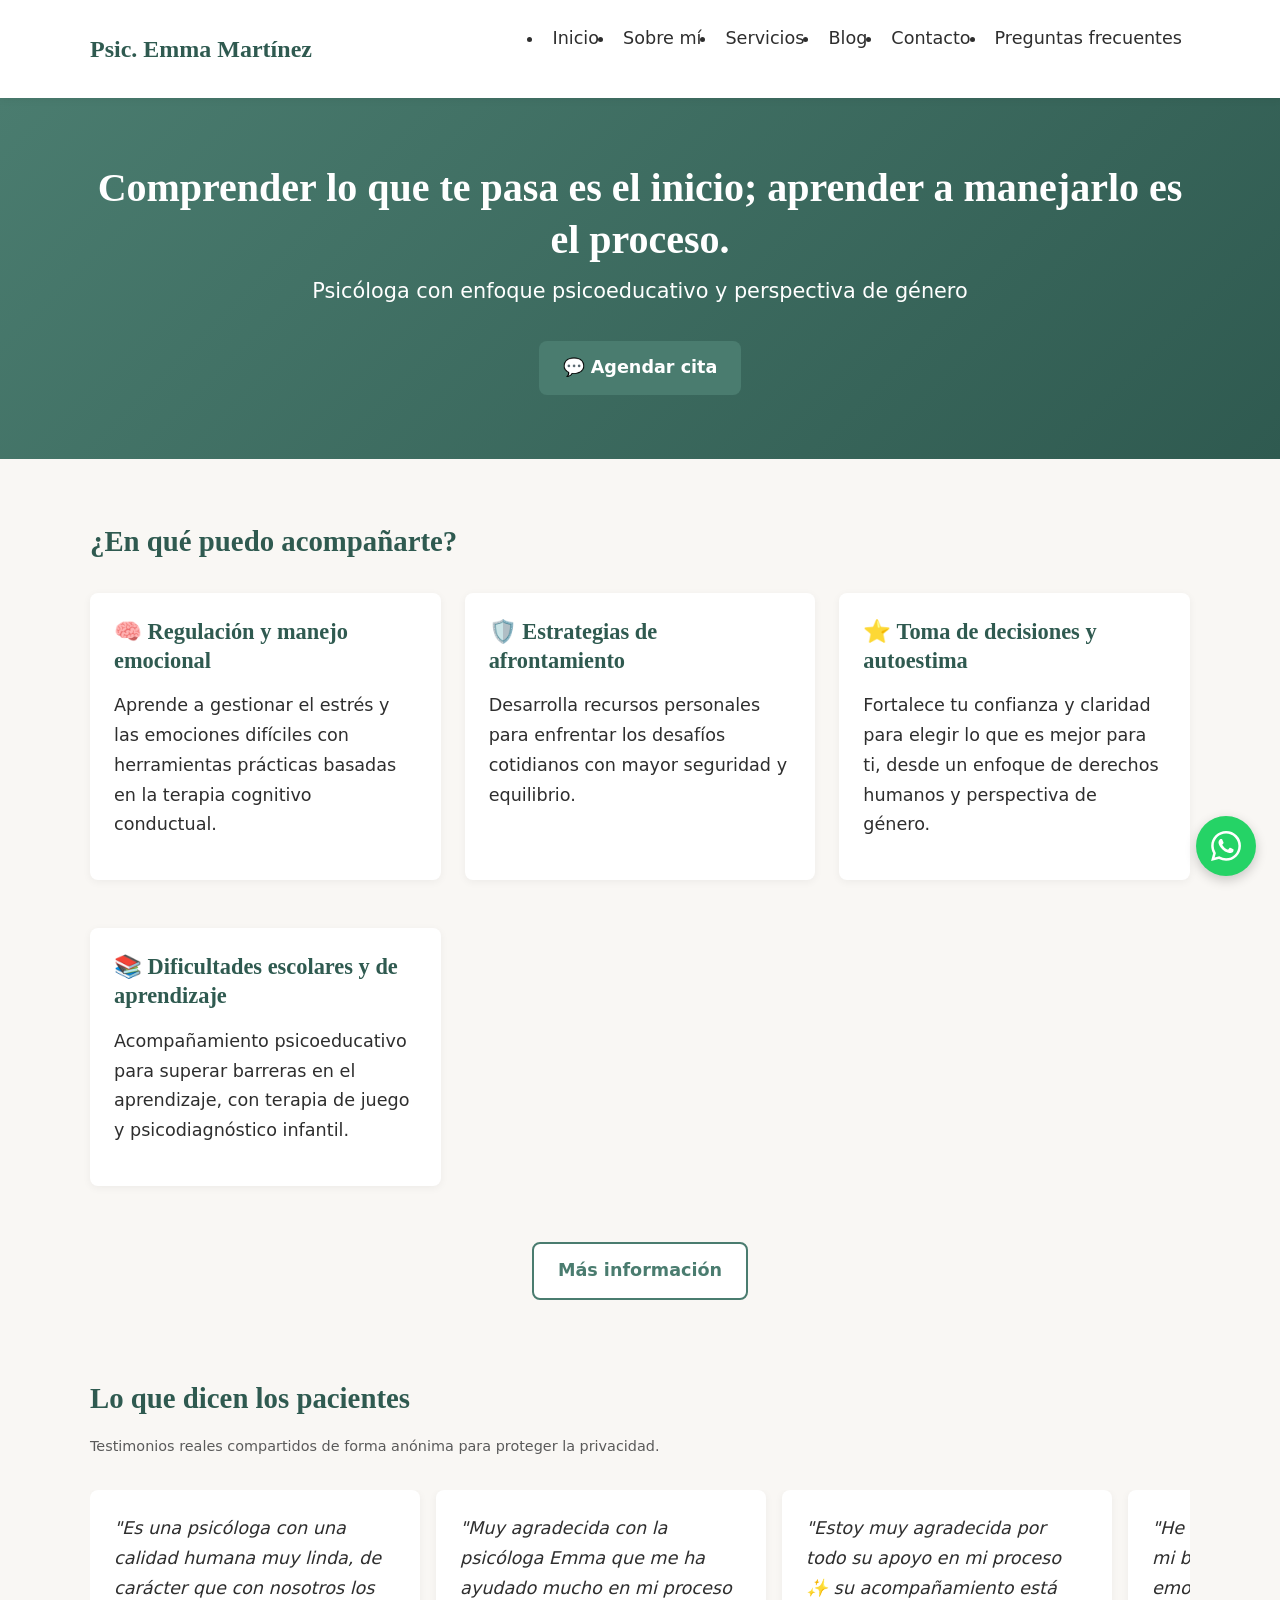
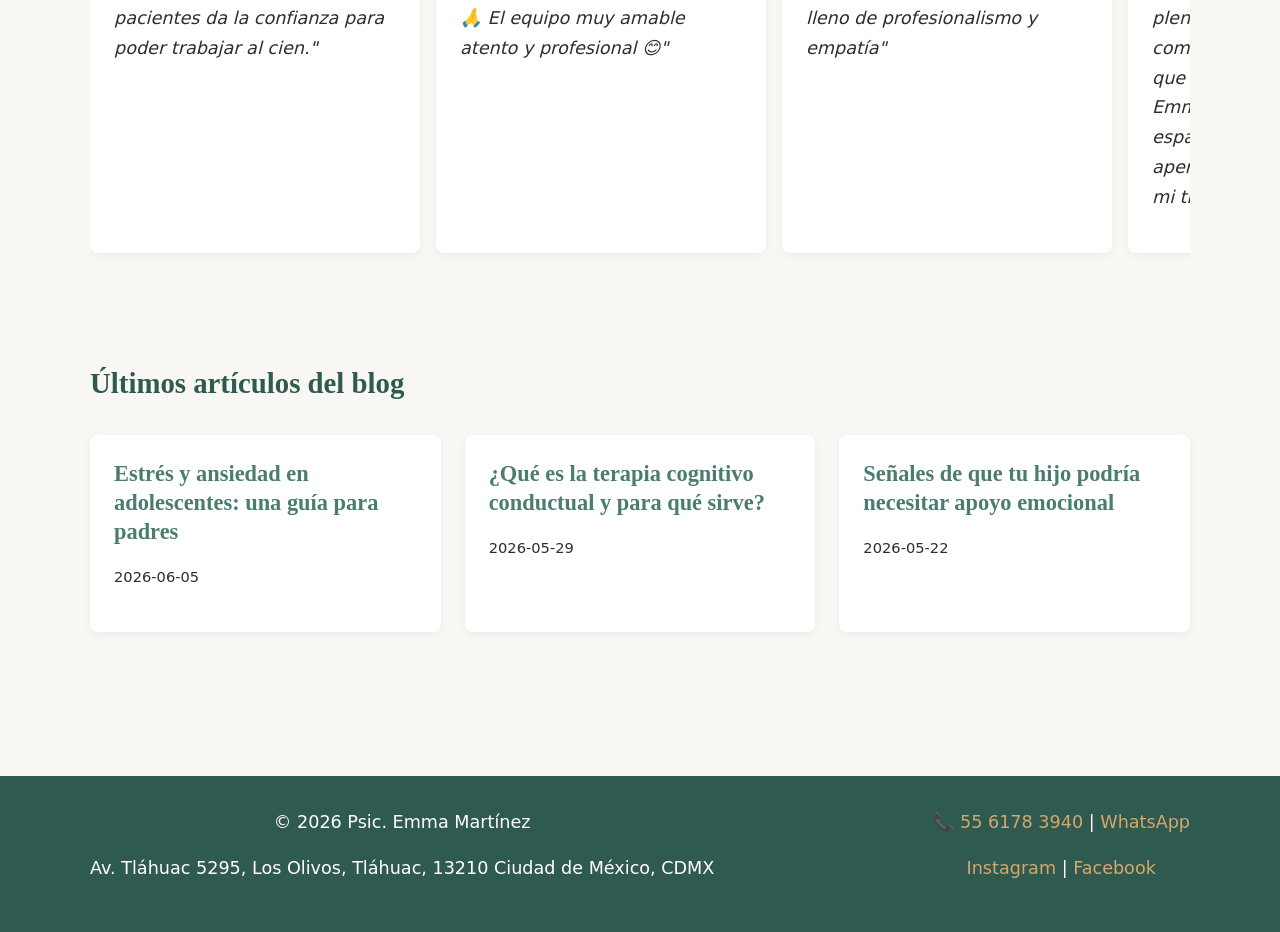
==== index.html @ da435c2f "Versión final del sitio estático para Psic. Emma Martínez" ====
<!DOCTYPE html>
<html lang="es">
<head>
  <meta charset="UTF-8">
  <meta name="viewport" content="width=device-width, initial-scale=1.0">
  <meta name="description" content="Psic. Emma Martínez - Psicóloga con enfoque psicoeducativo y perspectiva de género. Atención a niñas, niños, adolescentes, mujeres y familias en Tláhuac, CDMX.">
  <title>Inicio | Psic. Emma Martínez</title>
  <link rel="stylesheet" href="css/style.css">
</head>
<body>
  <header>
    <div class="contenedor header-grid">
      <a href="index.html" class="logo">Psic. Emma Martínez</a>
      <nav id="menu" class="menu">
        <button id="hamburger" class="hamburger" aria-label="Abrir menú">
          <span></span><span></span><span></span>
        </button>
        <ul id="menu-list" class="menu-list">
          <li><a href="index.html">Inicio</a></li>
          <li><a href="sobre-mi.html">Sobre mí</a></li>
          <li><a href="servicios.html">Servicios</a></li>
          <li><a href="blog/blog.html">Blog</a></li>
          <li><a href="contacto.html">Contacto</a></li>
          <li><a href="faq.html">Preguntas frecuentes</a></li>
        </ul>
      </nav>
    </div>
  </header>

  <main>
    <section class="hero">
      <div class="contenedor">
        <h1>Comprender lo que te pasa es el inicio; aprender a manejarlo es el proceso.</h1>
        <p>Psicóloga con enfoque psicoeducativo y perspectiva de género</p>
        <a href="https://wa.me/5215561783940?text=Hola%20Psic.%20Emma%2C%20deseo%20agendar%20una%20cita"
           class="boton boton-primario"
           target="_blank"
           rel="noopener">
          💬 Agendar cita
        </a>
      </div>
    </section>

    <section class="contenedor" style="padding: 4rem 0;">
      <h2>¿En qué puedo acompañarte?</h2>
      <div class="servicios-grid">
        <div class="tarjeta">
          <h3>🧠 Regulación y manejo emocional</h3>
          <p>Aprende a gestionar el estrés y las emociones difíciles con herramientas prácticas basadas en la terapia cognitivo conductual.</p>
        </div>
        <div class="tarjeta">
          <h3>🛡️ Estrategias de afrontamiento</h3>
          <p>Desarrolla recursos personales para enfrentar los desafíos cotidianos con mayor seguridad y equilibrio.</p>
        </div>
        <div class="tarjeta">
          <h3>⭐ Toma de decisiones y autoestima</h3>
          <p>Fortalece tu confianza y claridad para elegir lo que es mejor para ti, desde un enfoque de derechos humanos y perspectiva de género.</p>
        </div>
        <div class="tarjeta">
          <h3>📚 Dificultades escolares y de aprendizaje</h3>
          <p>Acompañamiento psicoeducativo para superar barreras en el aprendizaje, con terapia de juego y psicodiagnóstico infantil.</p>
        </div>
      </div>
      <p style="text-align: center; margin-top: 2rem;">
        <a href="servicios.html" class="boton boton-secundario">Más información</a>
      </p>
    </section>

    <section class="contenedor" style="padding: 0 0 4rem 0;">
      <h2>Lo que dicen los pacientes</h2>
      <p style="font-size: 0.9rem; color: #5A5A5A; margin-bottom: 2rem;">
        Testimonios reales compartidos de forma anónima para proteger la privacidad.
      </p>
      <div class="testimonios-slider">
        <div class="testimonio"><p>"Es una psicóloga con una calidad humana muy linda, de carácter que con nosotros los pacientes da la confianza para poder trabajar al cien."</p></div>
        <div class="testimonio"><p>"Muy agradecida con la psicóloga Emma que me ha ayudado mucho en mi proceso 🙏 El equipo muy amable atento y profesional 😊"</p></div>
        <div class="testimonio"><p>"Estoy muy agradecida por todo su apoyo en mi proceso ✨ su acompañamiento está lleno de profesionalismo y empatía"</p></div>
        <div class="testimonio"><p>"He experimentado avances en mi bienestar personal y emocional. Me siento plenamente cómoda y comprendida por la profesional que me acompaña, la psicóloga Emma, lo cual ha favorecido un espacio de confianza y apertura para el desarrollo de mi tratamiento ✨"</p></div>
        <div class="testimonio"><p>"Viví el proceso con la Psic. Emma de una manera amorosa, respetuosa y con validación. Siempre con un trato delicado y cuidadoso. Sin duda siempre recomiendo sus servicios 💕"</p></div>
        <div class="testimonio"><p>"Me ha ayudado mucho, a mis hijos y a mi familia. Gracias. 😇"</p></div>
      </div>
    </section>

    <section class="contenedor" style="padding: 0 0 3rem 0;">
      <h2>Últimos artículos del blog</h2>
      <div class="blog-listado">
        <div class="post-card">
          <h3><a href="blog/estres-ansiedad-adolescentes-guia-padres.html">Estrés y ansiedad en adolescentes: una guía para padres</a></h3>
          <p><small>2026-06-05</small></p>
        </div>
        <div class="post-card">
          <h3><a href="blog/que-es-terapia-cognitivo-conductual.html">¿Qué es la terapia cognitivo conductual y para qué sirve?</a></h3>
          <p><small>2026-05-29</small></p>
        </div>
        <div class="post-card">
          <h3><a href="blog/senales-hijo-apoyo-emocional.html">Señales de que tu hijo podría necesitar apoyo emocional</a></h3>
          <p><small>2026-05-22</small></p>
        </div>
      </div>
    </section>
  </main>

  <footer>
    <div class="contenedor footer-grid">
      <div>
        <p>&copy; 2026 Psic. Emma Martínez</p>
        <p>Av. Tláhuac 5295, Los Olivos, Tláhuac, 13210 Ciudad de México, CDMX</p>
      </div>
      <div>
        <p>
          <a href="tel:5561783940">📞 55 6178 3940</a> |
          <a href="https://wa.me/5215561783940">WhatsApp</a>
        </p>
        <p>
          <a href="https://www.instagram.com/psicologa.emma" target="_blank" rel="noopener">Instagram</a> |
          <a href="https://www.facebook.com/psic.edu.emma" target="_blank" rel="noopener">Facebook</a>
        </p>
      </div>
    </div>
  </footer>

  <a href="https://wa.me/5215561783940?text=Hola%20Psic.%20Emma%2C%20deseo%20agendar%20una%20cita"
     class="whatsapp-flotante"
     target="_blank"
     rel="noopener"
     aria-label="Chatear por WhatsApp">
    <svg xmlns="http://www.w3.org/2000/svg" viewBox="0 0 24 24" width="30" height="30" fill="currentColor">
      <path d="M17.472 14.382c-.297-.149-1.758-.867-2.03-.967-.273-.099-.471-.148-.67.15-.197.297-.767.966-.94 1.164-.173.199-.347.223-.644.075-.297-.15-1.255-.463-2.39-1.475-.883-.788-1.48-1.761-1.653-2.059-.173-.297-.018-.458.13-.606.134-.133.298-.347.446-.52.149-.174.198-.298.298-.497.099-.198.05-.371-.025-.52-.075-.149-.669-1.612-.916-2.207-.242-.579-.487-.5-.669-.51-.173-.008-.371-.01-.57-.01-.198 0-.52.074-.792.372-.272.297-1.04 1.016-1.04 2.479 0 1.462 1.065 2.875 1.213 3.074.149.198 2.096 3.2 5.077 4.487.709.306 1.262.489 1.694.625.712.227 1.36.195 1.871.118.571-.085 1.758-.719 2.006-1.413.248-.694.248-1.289.173-1.413-.074-.124-.272-.198-.57-.347m-5.421 7.403h-.004a9.87 9.87 0 0 1-5.031-1.378l-.361-.214-3.741.982.998-3.648-.235-.374a9.86 9.86 0 0 1-1.51-5.26c.001-5.45 4.436-9.884 9.888-9.884 2.64 0 5.122 1.03 6.988 2.898a9.825 9.825 0 0 1 2.893 6.994c-.003 5.45-4.437 9.884-9.885 9.884m8.413-18.297A11.815 11.815 0 0 0 12.05 0C5.495 0 .16 5.335.157 11.892c0 2.096.547 4.142 1.588 5.945L.057 24l6.305-1.654a11.882 11.882 0 0 0 5.683 1.448h.005c6.554 0 11.89-5.335 11.893-11.893a11.821 11.821 0 0 0-3.48-8.413Z"/>
    </svg>
  </a>

  <script src="js/main.js"></script>
</body>
</html>
---- css/style.css ----
/* ===== VARIABLES ===== */
:root {
  --color-primario: #4A7C6F;
  --color-primario-oscuro: #2F5A50;
  --color-secundario: #D4A76A;
  --color-fondo: #F9F7F4;
  --color-blanco: #FFFFFF;
  --color-texto: #2E2E2E;
  --color-texto-claro: #5A5A5A;
  --color-borde: #E0DCD5;
  --fuente-principal: 'Segoe UI', system-ui, -apple-system, sans-serif;
  --fuente-titulos: Georgia, 'Times New Roman', serif;
  --espaciado-base: 1rem;
  --max-ancho: 1100px;
  --radio-borde: 8px;
  --sombra-suave: 0 2px 8px rgba(0,0,0,0.05);
}

/* ===== RESET MÍNIMO ===== */
*, *::before, *::after { box-sizing: border-box; margin: 0; padding: 0; }
html { scroll-behavior: smooth; }
body {
  font-family: var(--fuente-principal);
  font-size: 1.1rem;
  line-height: 1.7;
  color: var(--color-texto);
  background-color: var(--color-fondo);
}
img { max-width: 100%; height: auto; display: block; }
a { color: var(--color-primario); text-decoration: none; }
a:hover { color: var(--color-primario-oscuro); }
h1, h2, h3 {
  font-family: var(--fuente-titulos);
  line-height: 1.3;
  margin-bottom: var(--espaciado-base);
  color: var(--color-primario-oscuro);
}
h1 { font-size: 2.2rem; }
h2 { font-size: 1.8rem; }
h3 { font-size: 1.4rem; }
p { margin-bottom: var(--espaciado-base); }
ul, ol { padding-left: 1.5rem; margin-bottom: var(--espaciado-base); }
li { margin-bottom: 0.25rem; }

/* ===== CONTENEDOR ===== */
.contenedor { width: 90%; max-width: var(--max-ancho); margin: 0 auto; }

/* ===== BOTONES ===== */
.boton {
  display: inline-block;
  padding: 0.75rem 1.5rem;
  border-radius: var(--radio-borde);
  font-weight: 600;
  text-align: center;
  transition: background-color 0.3s, transform 0.2s;
  border: none;
  cursor: pointer;
}
.boton-primario { background-color: var(--color-primario); color: var(--color-blanco); }
.boton-primario:hover { background-color: var(--color-primario-oscuro); color: var(--color-blanco); transform: translateY(-2px); }
.boton-secundario { background-color: var(--color-blanco); color: var(--color-primario); border: 2px solid var(--color-primario); }
.boton-secundario:hover { background-color: var(--color-primario); color: var(--color-blanco); }

/* ===== TARJETAS ===== */
.tarjeta {
  background: var(--color-blanco);
  border-radius: var(--radio-borde);
  padding: 1.5rem;
  box-shadow: var(--sombra-suave);
  margin-bottom: 1.5rem;
}

/* ===== HEADER ===== */
header {
  background-color: var(--color-blanco);
  box-shadow: var(--sombra-suave);
  padding: 1rem 0;
  position: sticky;
  top: 0;
  z-index: 10;
}
.header-grid {
  display: flex;
  justify-content: space-between;
  align-items: center;
  flex-wrap: wrap;
}
.logo {
  font-family: var(--fuente-titulos);
  font-size: 1.5rem;
  font-weight: bold;
  color: var(--color-primario-oscuro);
}

/* ===== MENÚ HAMBURGUESA ===== */
.hamburger {
  display: flex;
  flex-direction: column;
  justify-content: space-around;
  width: 1.8rem;
  height: 1.5rem;
  background: none;
  border: none;
  cursor: pointer;
  padding: 0;
}
.hamburger span {
  display: block;
  width: 100%;
  height: 3px;
  background-color: var(--color-primario);
  border-radius: 2px;
  transition: 0.3s;
}
.hamburger.activo span:nth-child(1) { transform: rotate(45deg) translate(5px, 5px); }
.hamburger.activo span:nth-child(2) { opacity: 0; }
.hamburger.activo span:nth-child(3) { transform: rotate(-45deg) translate(5px, -5px); }
.menu-list {
  display: none;
  flex-direction: column;
  width: 100%;
  gap: 0.5rem;
  margin-top: 1rem;
}
.menu-list.activo { display: flex; }
.menu-list a {
  display: block;
  padding: 0.5rem;
  font-weight: 500;
  color: var(--color-texto);
  border-radius: var(--radio-borde);
}
.menu-list a:hover { background-color: var(--color-fondo); color: var(--color-primario); }

@media (min-width: 768px) {
  .hamburger { display: none; }
  .menu-list { display: flex; flex-direction: row; width: auto; margin-top: 0; }
}

/* ===== HERO ===== */
.hero {
  padding: 4rem 0;
  text-align: center;
  background: linear-gradient(135deg, var(--color-primario) 0%, var(--color-primario-oscuro) 100%);
  color: var(--color-blanco);
}
.hero h1 { color: var(--color-blanco); font-size: 2.5rem; margin-bottom: 0.5rem; }
.hero p { font-size: 1.3rem; margin-bottom: 2rem; }

/* ===== SERVICIOS GRID ===== */
.servicios-grid { display: grid; gap: 1.5rem; margin: 2rem 0; }
@media (min-width: 600px) { .servicios-grid { grid-template-columns: repeat(2, 1fr); } }
@media (min-width: 900px) { .servicios-grid { grid-template-columns: repeat(3, 1fr); } }

/* ===== TESTIMONIOS ===== */
.testimonios-slider {
  display: flex;
  overflow-x: auto;
  scroll-snap-type: x mandatory;
  gap: 1rem;
  padding-bottom: 1rem;
  margin: 2rem 0;
}
.testimonio {
  flex: 0 0 85%;
  scroll-snap-align: start;
  background: var(--color-blanco);
  border-radius: var(--radio-borde);
  padding: 1.5rem;
  box-shadow: var(--sombra-suave);
  font-style: italic;
}
@media (min-width: 600px) { .testimonio { flex: 0 0 45%; } }
@media (min-width: 900px) { .testimonio { flex: 0 0 30%; } }

/* ===== BLOG LISTADO ===== */
.blog-listado { display: grid; gap: 1.5rem; margin: 2rem 0; }
@media (min-width: 700px) { .blog-listado { grid-template-columns: repeat(2, 1fr); } }
@media (min-width: 1000px) { .blog-listado { grid-template-columns: repeat(3, 1fr); } }
.post-card {
  background: var(--color-blanco);
  border-radius: var(--radio-borde);
  padding: 1.5rem;
  box-shadow: var(--sombra-suave);
  transition: transform 0.3s;
}
.post-card:hover { transform: translateY(-4px); }

/* ===== POST INDIVIDUAL ===== */
.post { max-width: 800px; margin: 3rem auto; }
.post h1 { font-size: 2.4rem; margin-top: 2rem; }
.post-fecha { color: var(--color-texto-claro); margin-bottom: 2rem; }
.post-volver { margin-top: 3rem; }

/* ===== FOOTER ===== */
footer {
  background-color: var(--color-primario-oscuro);
  color: var(--color-blanco);
  padding: 2rem 0;
  margin-top: 4rem;
  text-align: center;
}
footer a { color: var(--color-secundario); }
.footer-grid {
  display: flex;
  flex-direction: column;
  gap: 0.5rem;
}
@media (min-width: 600px) {
  .footer-grid { flex-direction: row; justify-content: space-between; }
}

/* ===== BOTÓN FLOTANTE WHATSAPP ===== */
.whatsapp-flotante {
  position: fixed;
  bottom: 1.5rem;
  right: 1.5rem;
  background-color: #25D366;
  color: white;
  width: 60px;
  height: 60px;
  border-radius: 50%;
  display: flex;
  align-items: center;
  justify-content: center;
  box-shadow: 0 4px 12px rgba(0,0,0,0.2);
  z-index: 100;
  transition: transform 0.3s;
}
.whatsapp-flotante:hover { transform: scale(1.1); color: white; }
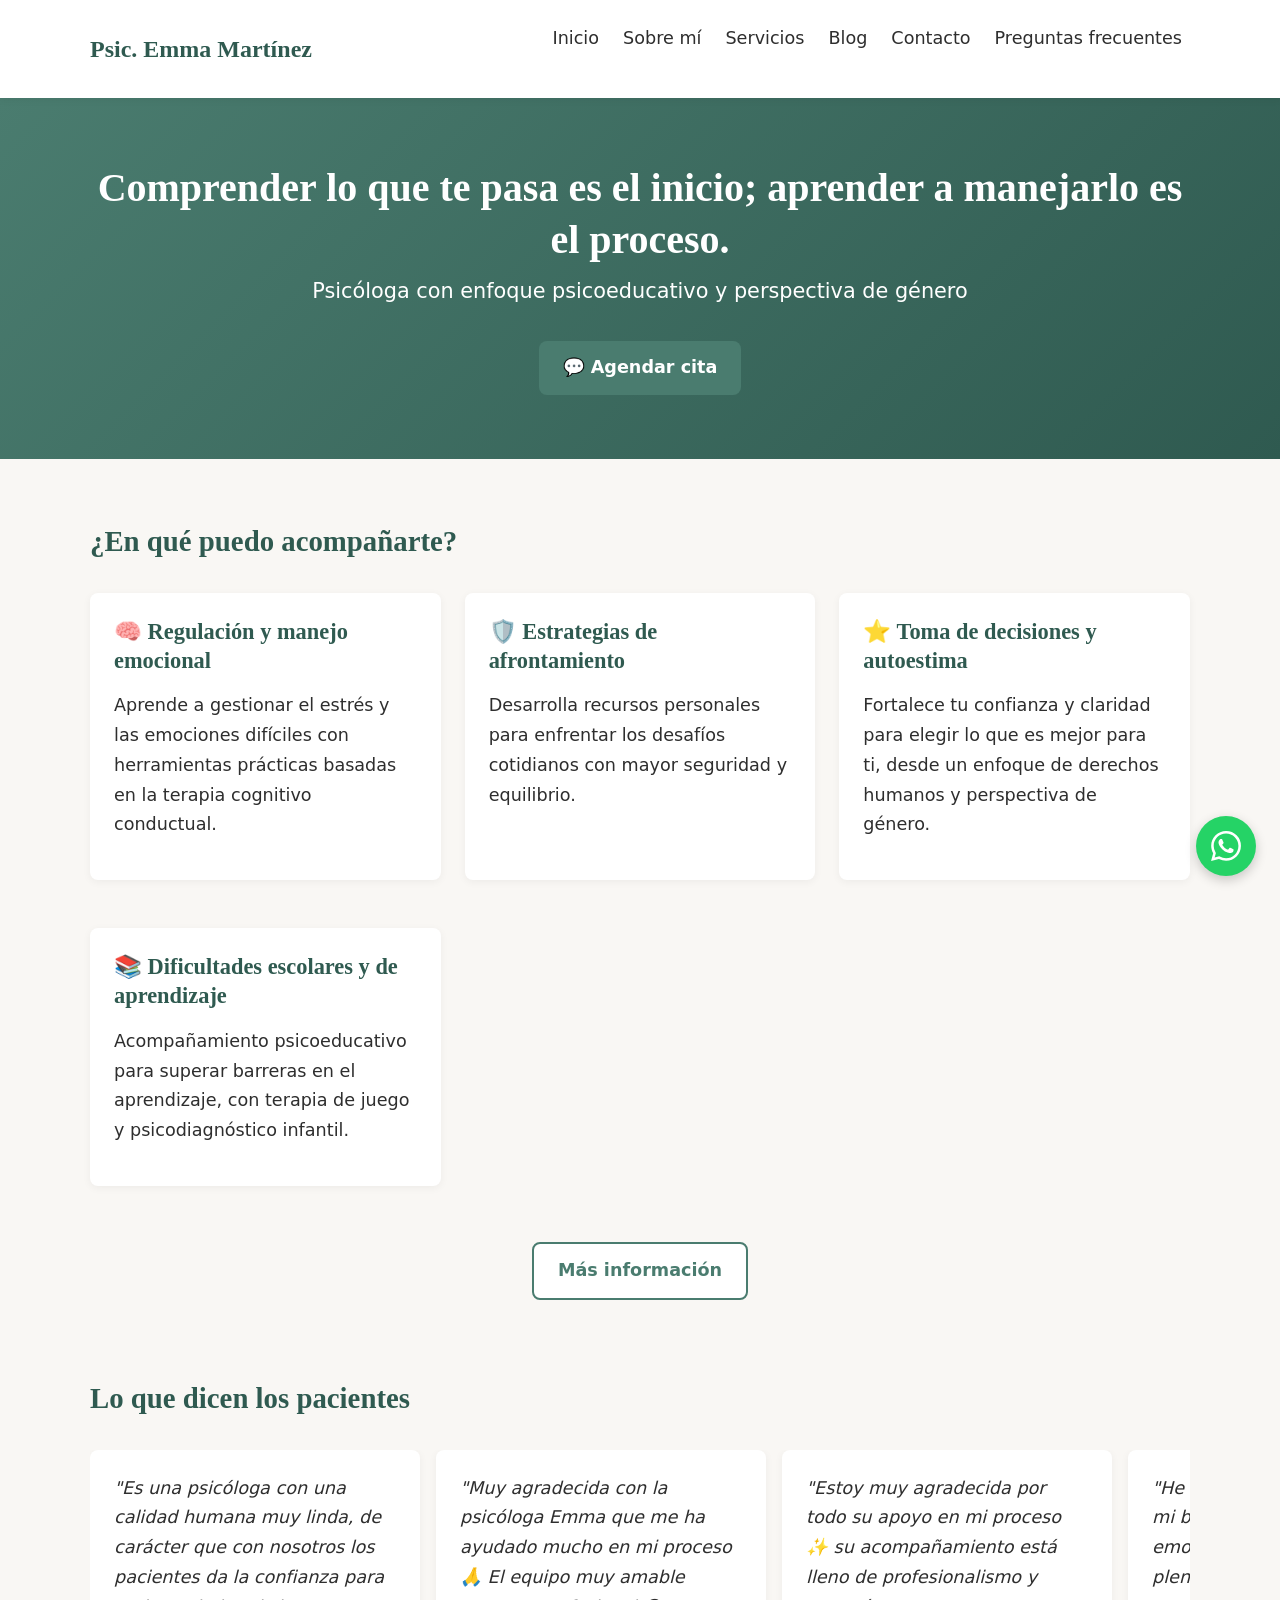
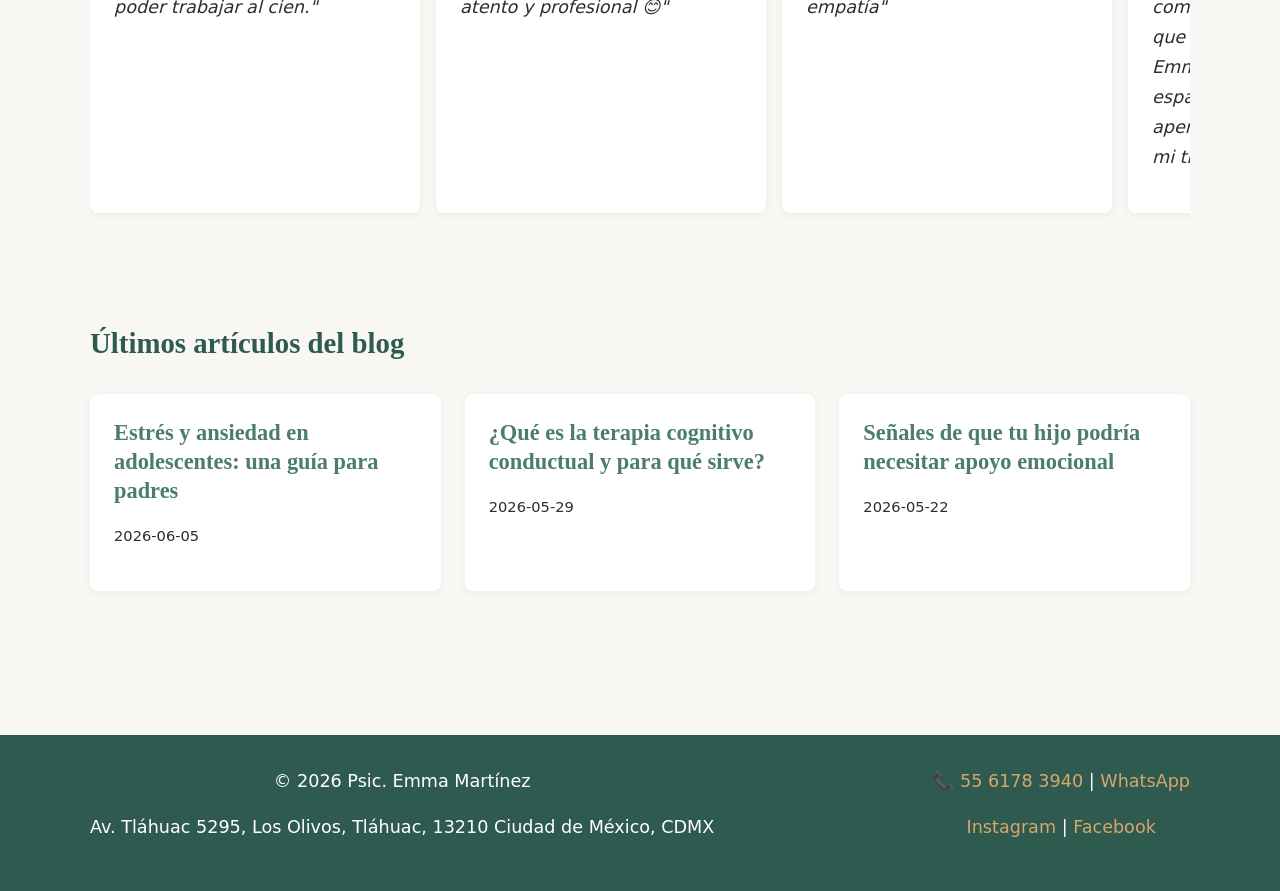
==== commit 206da992: "Actualizacion" ====
--- a/index.html
+++ b/index.html
@@ -68,9 +68,6 @@
 
     <section class="contenedor" style="padding: 0 0 4rem 0;">
       <h2>Lo que dicen los pacientes</h2>
-      <p style="font-size: 0.9rem; color: #5A5A5A; margin-bottom: 2rem;">
-        Testimonios reales compartidos de forma anónima para proteger la privacidad.
-      </p>
       <div class="testimonios-slider">
         <div class="testimonio"><p>"Es una psicóloga con una calidad humana muy linda, de carácter que con nosotros los pacientes da la confianza para poder trabajar al cien."</p></div>
         <div class="testimonio"><p>"Muy agradecida con la psicóloga Emma que me ha ayudado mucho en mi proceso 🙏 El equipo muy amable atento y profesional 😊"</p></div>
--- a/css/style.css
+++ b/css/style.css
@@ -116,6 +116,7 @@
 .hamburger.activo span:nth-child(2) { opacity: 0; }
 .hamburger.activo span:nth-child(3) { transform: rotate(-45deg) translate(5px, -5px); }
 .menu-list {
+  list-style:none;
   display: none;
   flex-direction: column;
   width: 100%;
@@ -189,7 +190,6 @@
 /* ===== POST INDIVIDUAL ===== */
 .post { max-width: 800px; margin: 3rem auto; }
 .post h1 { font-size: 2.4rem; margin-top: 2rem; }
-.post-fecha { color: var(--color-texto-claro); margin-bottom: 2rem; }
 .post-volver { margin-top: 3rem; }
 
 /* ===== FOOTER ===== */
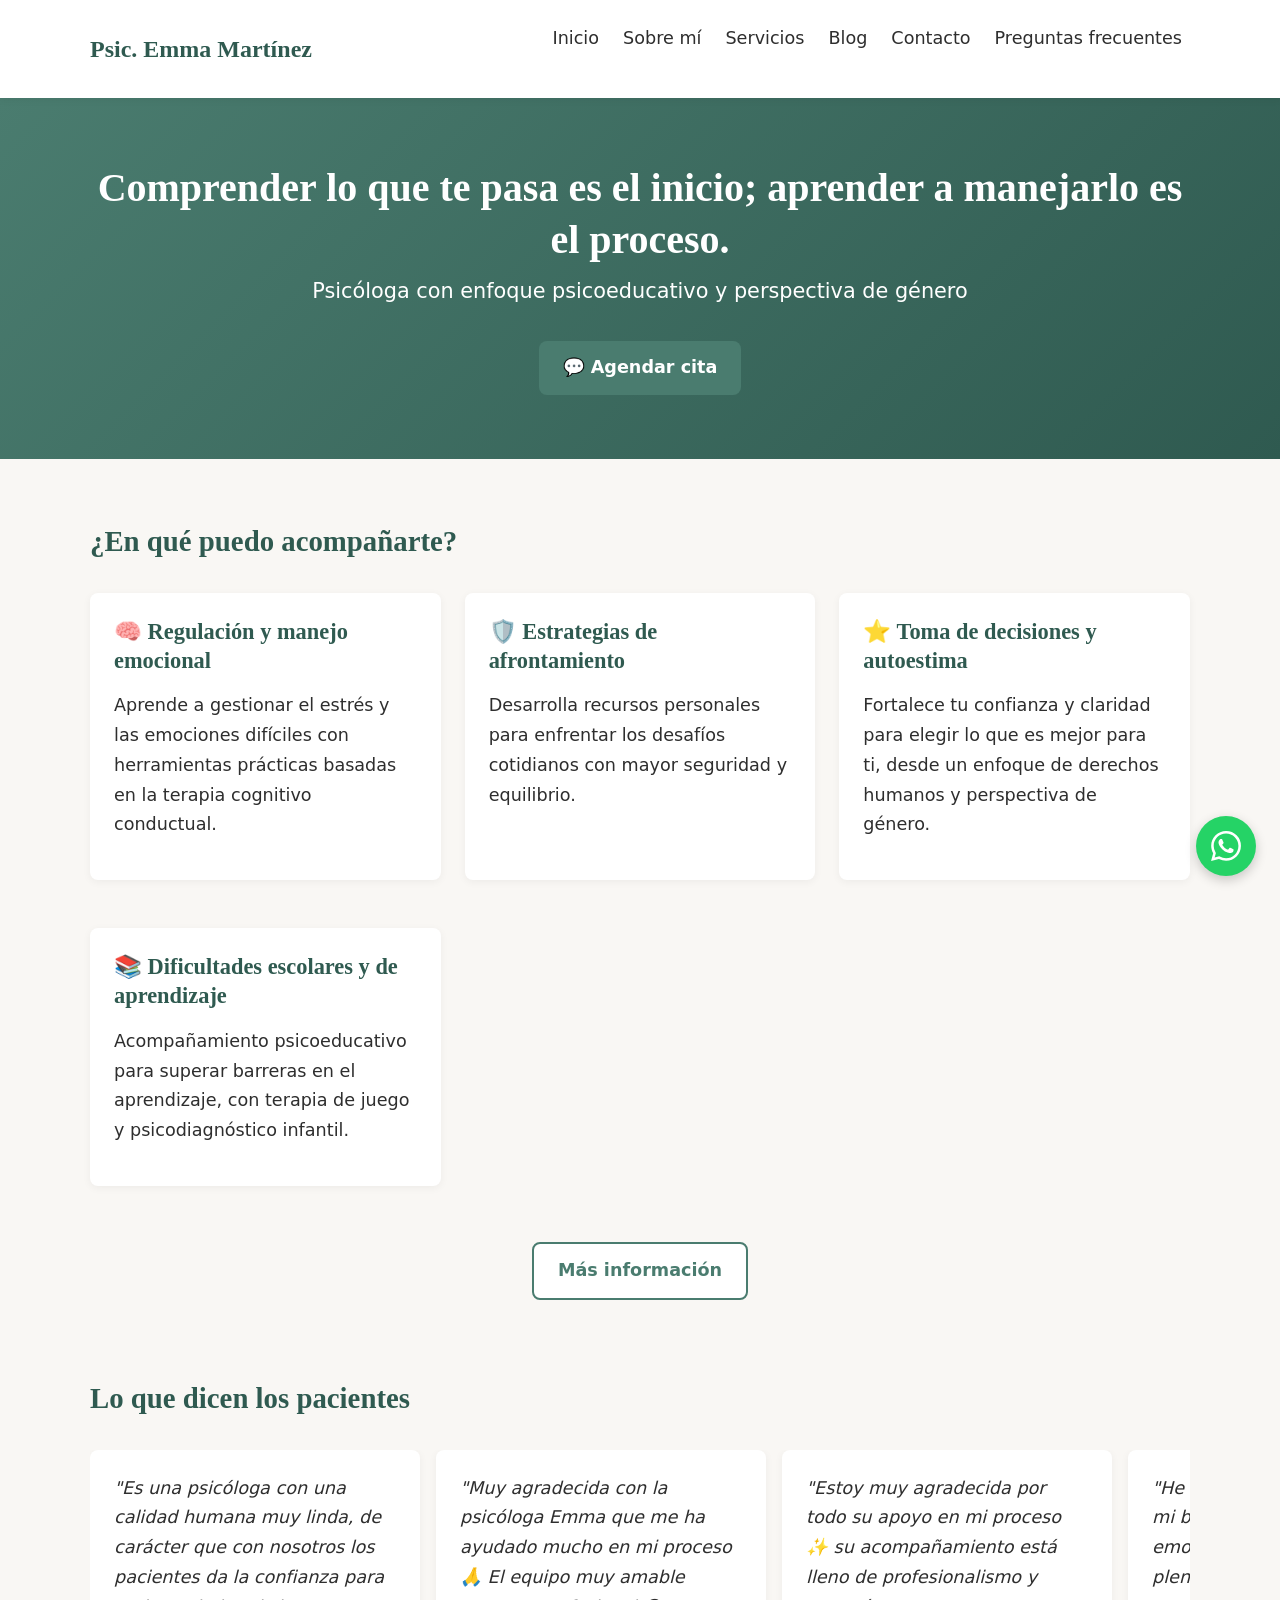
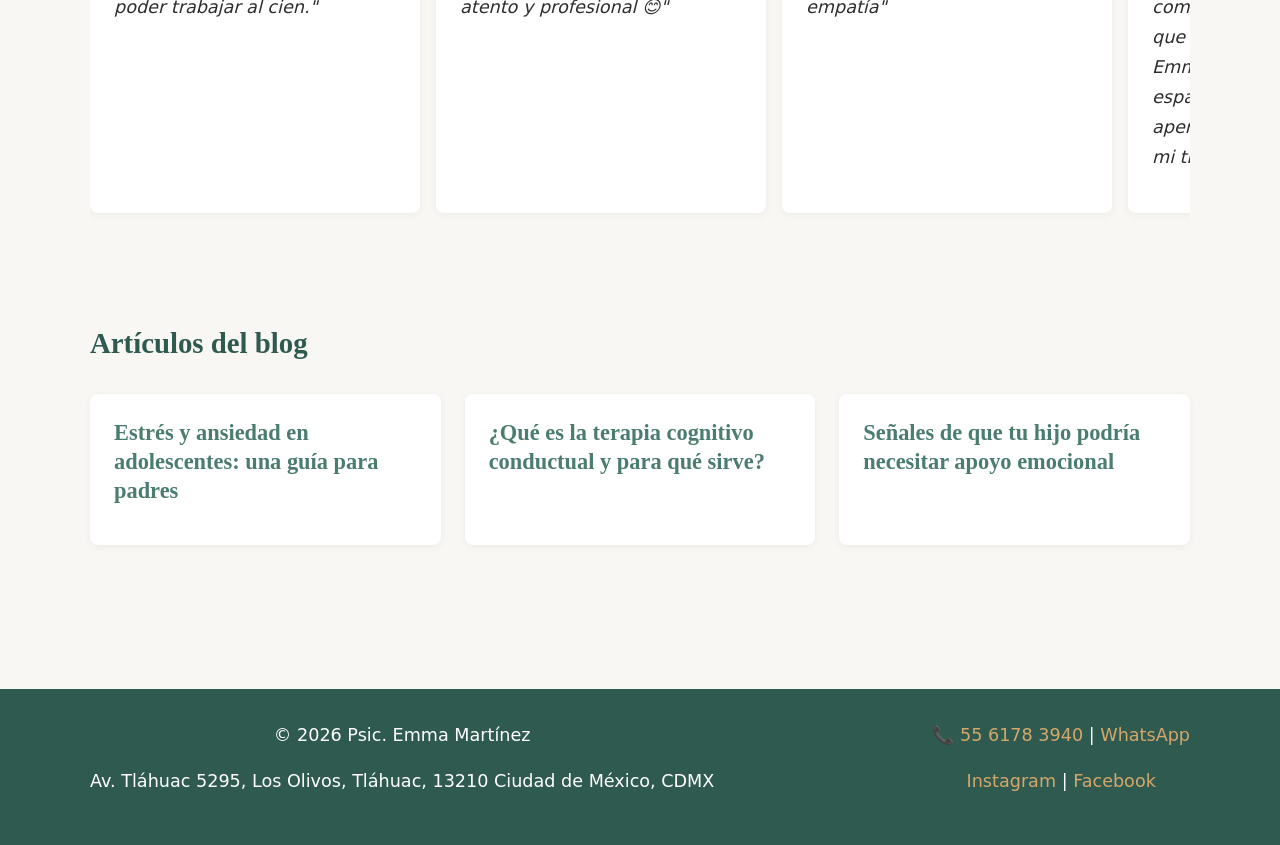
==== commit 2a27fb4e: "Actualizacion" ====
--- a/index.html
+++ b/index.html
@@ -79,19 +79,16 @@
     </section>
 
     <section class="contenedor" style="padding: 0 0 3rem 0;">
-      <h2>Últimos artículos del blog</h2>
+      <h2>Artículos del blog</h2>
       <div class="blog-listado">
         <div class="post-card">
           <h3><a href="blog/estres-ansiedad-adolescentes-guia-padres.html">Estrés y ansiedad en adolescentes: una guía para padres</a></h3>
-          <p><small>2026-06-05</small></p>
         </div>
         <div class="post-card">
           <h3><a href="blog/que-es-terapia-cognitivo-conductual.html">¿Qué es la terapia cognitivo conductual y para qué sirve?</a></h3>
-          <p><small>2026-05-29</small></p>
         </div>
         <div class="post-card">
           <h3><a href="blog/senales-hijo-apoyo-emocional.html">Señales de que tu hijo podría necesitar apoyo emocional</a></h3>
-          <p><small>2026-05-22</small></p>
         </div>
       </div>
     </section>
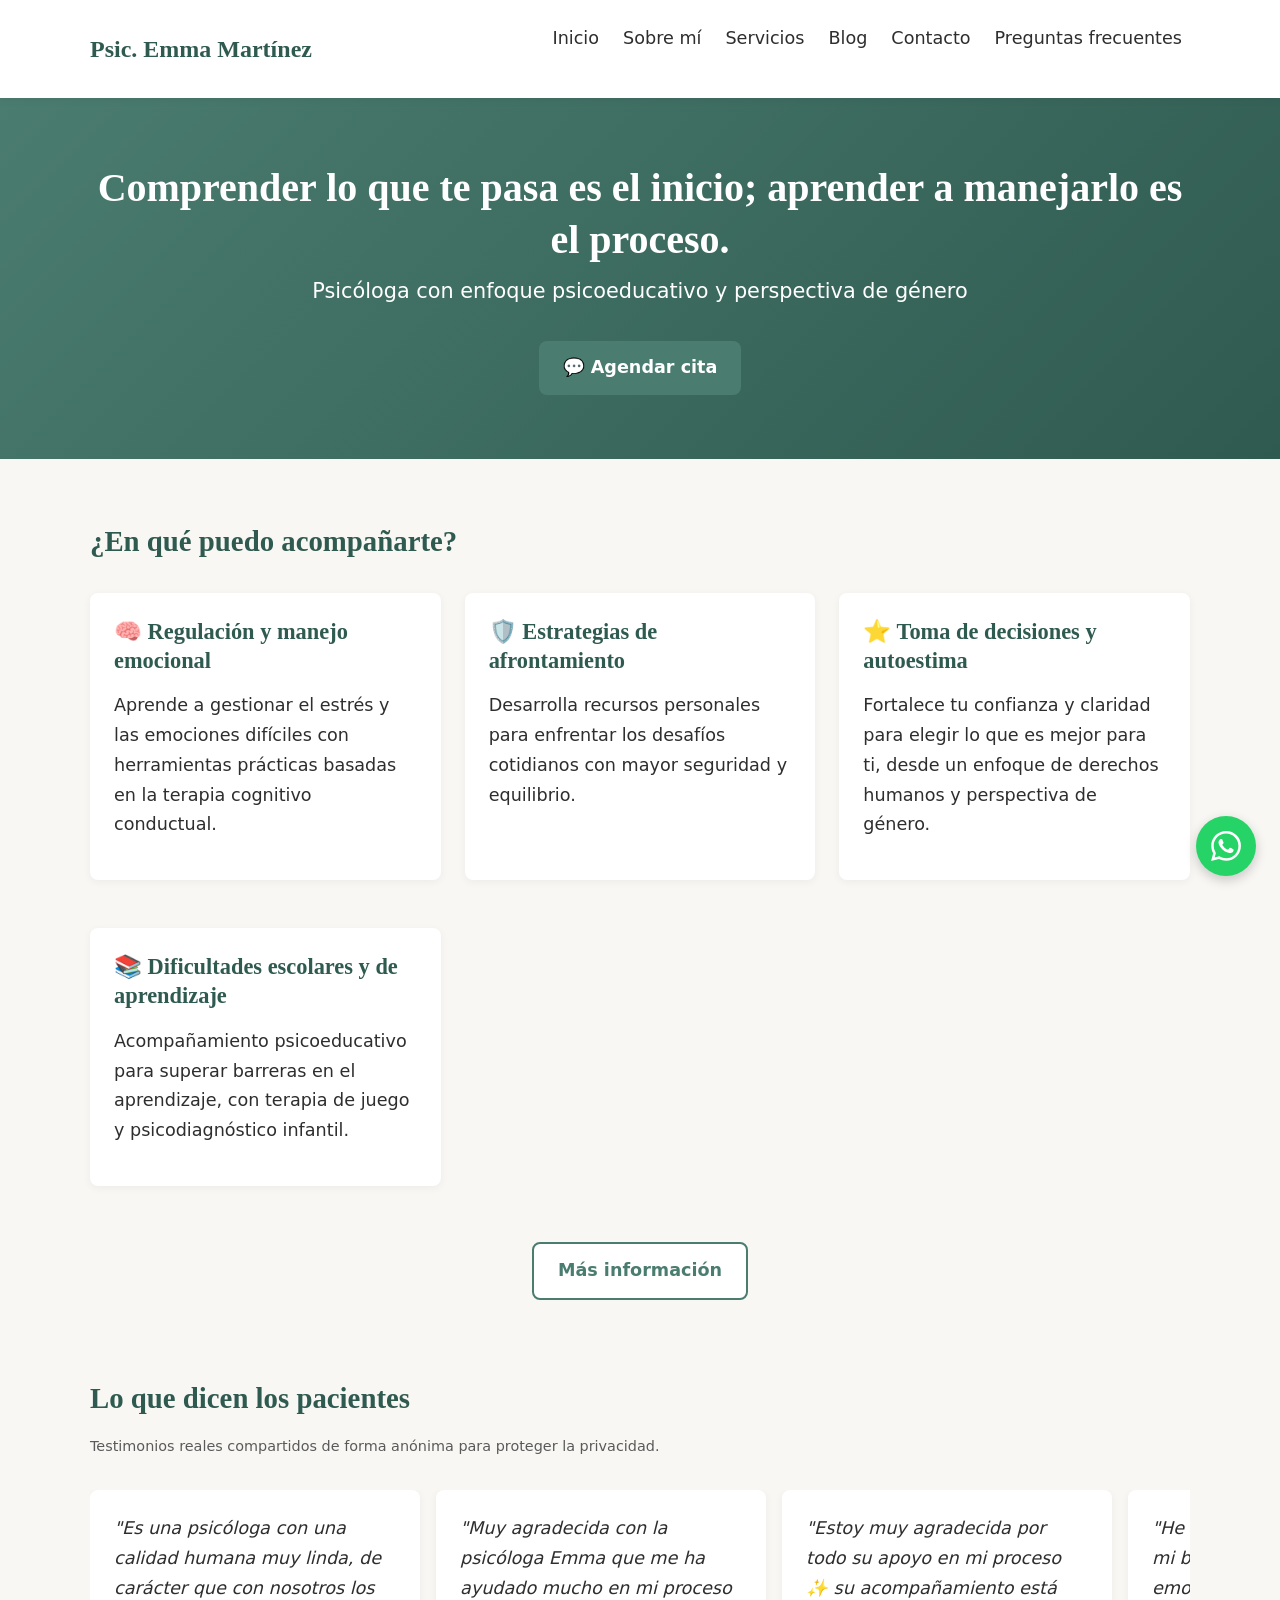
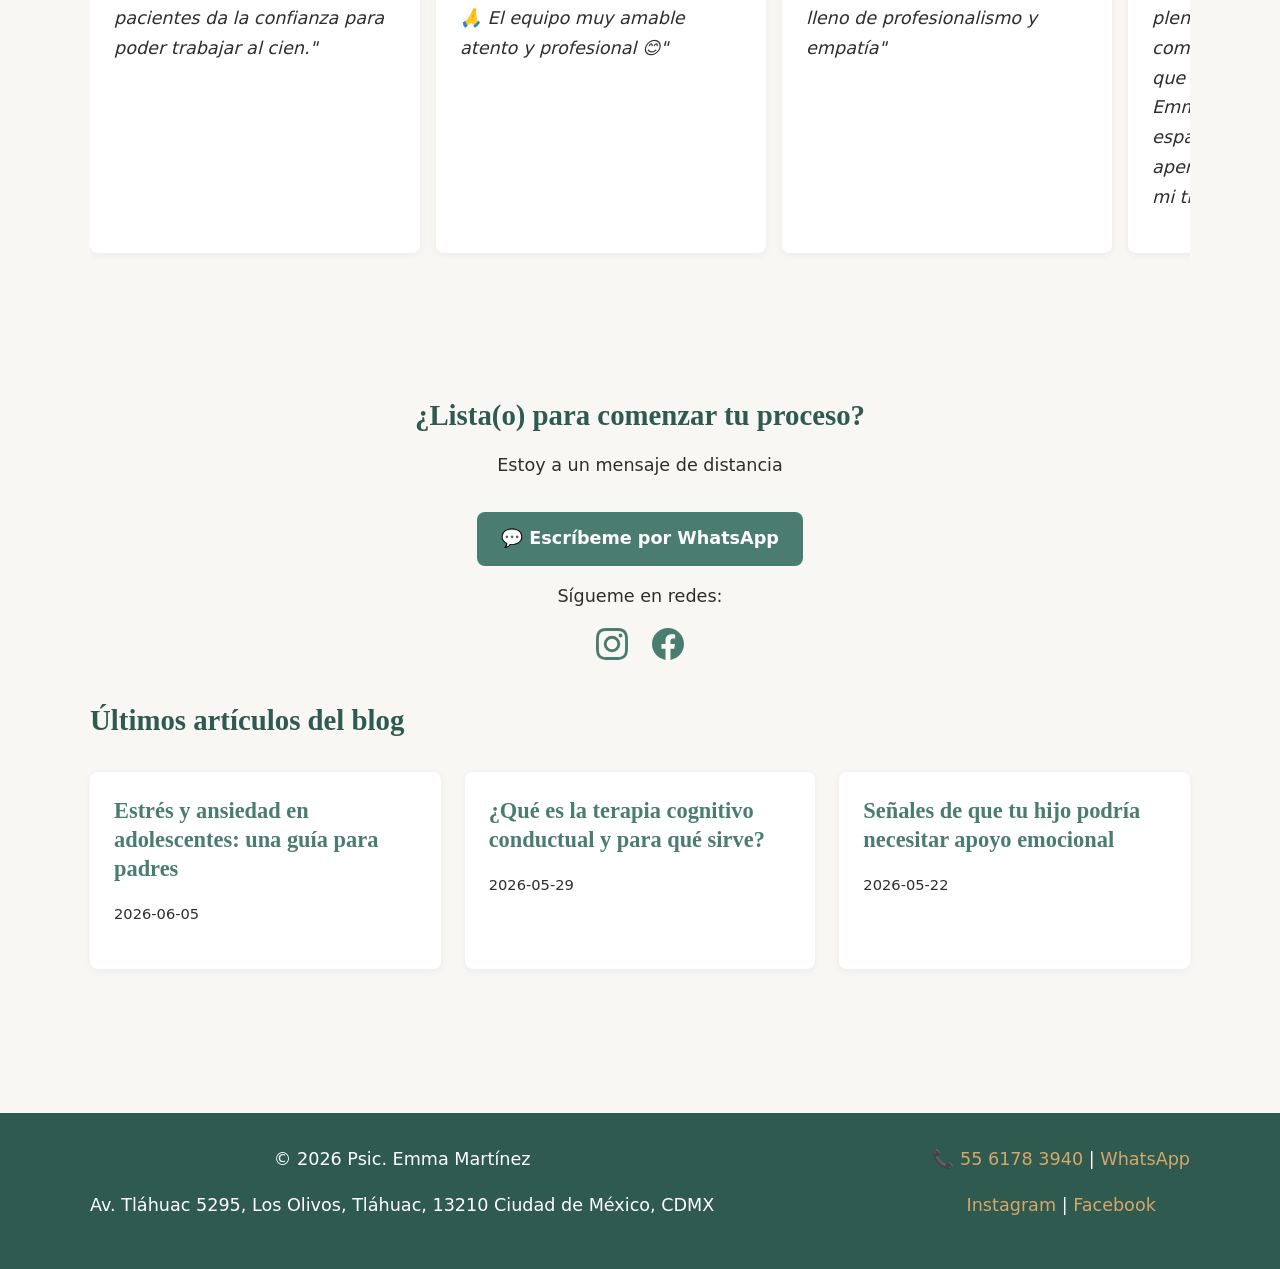
==== commit 5c42a8c2: "Act" ====
--- a/index.html
+++ b/index.html
@@ -6,6 +6,28 @@
   <meta name="description" content="Psic. Emma Martínez - Psicóloga con enfoque psicoeducativo y perspectiva de género. Atención a niñas, niños, adolescentes, mujeres y familias en Tláhuac, CDMX.">
   <title>Inicio | Psic. Emma Martínez</title>
   <link rel="stylesheet" href="css/style.css">
+  <script type="application/ld+json">
+  {
+    "@context": "https://schema.org",
+    "@type": "ProfessionalService",
+    "name": "Psic. Emma Martínez",
+    "description": "Psicóloga con enfoque psicoeducativo y perspectiva de género. Atención presencial en Tláhuac, CDMX y en línea para todo México.",
+    "url": "https://psicoemmamartinez.pages.dev",
+    "telephone": "+525561783940",
+    "address": {
+      "@type": "PostalAddress",
+      "streetAddress": "Av. Tláhuac 5295, Los Olivos",
+      "addressLocality": "Tláhuac",
+      "addressRegion": "CDMX",
+      "postalCode": "13210",
+      "addressCountry": "MX"
+    },
+    "sameAs": [
+      "https://www.instagram.com/psicologa.emma",
+      "https://www.facebook.com/psic.edu.emma"
+    ]
+  }
+  </script>
 </head>
 <body>
   <header>
@@ -68,7 +90,10 @@
 
     <section class="contenedor" style="padding: 0 0 4rem 0;">
       <h2>Lo que dicen los pacientes</h2>
-      <div class="testimonios-slider">
+      <p style="font-size: 0.9rem; color: #5A5A5A; margin-bottom: 2rem;">
+        Testimonios reales compartidos de forma anónima para proteger la privacidad.
+      </p>
+      <div class="testimonios-slider" id="testimonios-slider">
         <div class="testimonio"><p>"Es una psicóloga con una calidad humana muy linda, de carácter que con nosotros los pacientes da la confianza para poder trabajar al cien."</p></div>
         <div class="testimonio"><p>"Muy agradecida con la psicóloga Emma que me ha ayudado mucho en mi proceso 🙏 El equipo muy amable atento y profesional 😊"</p></div>
         <div class="testimonio"><p>"Estoy muy agradecida por todo su apoyo en mi proceso ✨ su acompañamiento está lleno de profesionalismo y empatía"</p></div>
@@ -78,17 +103,40 @@
       </div>
     </section>
 
+    <!-- CTA "Conecta conmigo" -->
+    <section class="contenedor" style="padding: 2rem 0; text-align: center;">
+      <h2>¿Lista(o) para comenzar tu proceso?</h2>
+      <p style="margin-bottom: 2rem;">Estoy a un mensaje de distancia</p>
+      <a href="https://wa.me/5215561783940?text=Hola%20Psic.%20Emma%2C%20deseo%20agendar%20una%20cita"
+         class="boton boton-primario"
+         style="margin-bottom: 1rem;">
+        💬 Escríbeme por WhatsApp
+      </a>
+      <p>Sígueme en redes:</p>
+      <div style="display: flex; justify-content: center; gap: 1.5rem; margin-top: 0.5rem;">
+        <a href="https://www.instagram.com/psicologa.emma" target="_blank" rel="noopener" aria-label="Instagram">
+          <svg width="32" height="32" viewBox="0 0 24 24" fill="var(--color-primario)"><path d="M12 2.163c3.204 0 3.584.012 4.85.07 3.252.148 4.771 1.691 4.919 4.919.058 1.265.069 1.645.069 4.849 0 3.205-.012 3.584-.069 4.849-.149 3.225-1.664 4.771-4.919 4.919-1.266.058-1.644.07-4.85.07-3.204 0-3.584-.012-4.849-.07-3.26-.149-4.771-1.699-4.919-4.92-.058-1.265-.07-1.644-.07-4.849 0-3.204.013-3.583.07-4.849.149-3.227 1.664-4.771 4.919-4.919 1.266-.057 1.645-.069 4.849-.069zM12 0C8.741 0 8.333.014 7.053.072 2.695.272.273 2.69.073 7.052.014 8.333 0 8.741 0 12c0 3.259.014 3.668.072 4.948.2 4.358 2.618 6.78 6.98 6.98C8.333 23.986 8.741 24 12 24c3.259 0 3.668-.014 4.948-.072 4.354-.2 6.782-2.618 6.979-6.98.059-1.28.073-1.689.073-4.948 0-3.259-.014-3.667-.072-4.947-.196-4.354-2.617-6.78-6.979-6.98C15.668.014 15.259 0 12 0zm0 5.838a6.162 6.162 0 100 12.324 6.162 6.162 0 000-12.324zM12 16a4 4 0 110-8 4 4 0 010 8zm6.406-11.845a1.44 1.44 0 100 2.881 1.44 1.44 0 000-2.881z"/></svg>
+        </a>
+        <a href="https://www.facebook.com/psic.edu.emma" target="_blank" rel="noopener" aria-label="Facebook">
+          <svg width="32" height="32" viewBox="0 0 24 24" fill="var(--color-primario)"><path d="M24 12.073c0-6.627-5.373-12-12-12s-12 5.373-12 12c0 5.99 4.388 10.954 10.125 11.854v-8.385H7.078v-3.47h3.047V9.43c0-3.007 1.792-4.669 4.533-4.669 1.312 0 2.686.235 2.686.235v2.953H15.83c-1.491 0-1.956.925-1.956 1.874v2.25h3.328l-.532 3.47h-2.796v8.385C19.612 23.027 24 18.062 24 12.073z"/></svg>
+        </a>
+      </div>
+    </section>
+
     <section class="contenedor" style="padding: 0 0 3rem 0;">
-      <h2>Artículos del blog</h2>
+      <h2>Últimos artículos del blog</h2>
       <div class="blog-listado">
         <div class="post-card">
           <h3><a href="blog/estres-ansiedad-adolescentes-guia-padres.html">Estrés y ansiedad en adolescentes: una guía para padres</a></h3>
+          <p><small>2026-06-05</small></p>
         </div>
         <div class="post-card">
           <h3><a href="blog/que-es-terapia-cognitivo-conductual.html">¿Qué es la terapia cognitivo conductual y para qué sirve?</a></h3>
+          <p><small>2026-05-29</small></p>
         </div>
         <div class="post-card">
           <h3><a href="blog/senales-hijo-apoyo-emocional.html">Señales de que tu hijo podría necesitar apoyo emocional</a></h3>
+          <p><small>2026-05-22</small></p>
         </div>
       </div>
     </section>
--- a/css/style.css
+++ b/css/style.css
@@ -116,7 +116,7 @@
 .hamburger.activo span:nth-child(2) { opacity: 0; }
 .hamburger.activo span:nth-child(3) { transform: rotate(-45deg) translate(5px, -5px); }
 .menu-list {
-  list-style:none;
+  list-style: none;
   display: none;
   flex-direction: column;
   width: 100%;
@@ -153,7 +153,7 @@
 @media (min-width: 600px) { .servicios-grid { grid-template-columns: repeat(2, 1fr); } }
 @media (min-width: 900px) { .servicios-grid { grid-template-columns: repeat(3, 1fr); } }
 
-/* ===== TESTIMONIOS ===== */
+/* ===== TESTIMONIOS SLIDER ===== */
 .testimonios-slider {
   display: flex;
   overflow-x: auto;
@@ -161,6 +161,7 @@
   gap: 1rem;
   padding-bottom: 1rem;
   margin: 2rem 0;
+  scroll-behavior: smooth;
 }
 .testimonio {
   flex: 0 0 85%;
@@ -190,6 +191,7 @@
 /* ===== POST INDIVIDUAL ===== */
 .post { max-width: 800px; margin: 3rem auto; }
 .post h1 { font-size: 2.4rem; margin-top: 2rem; }
+.post-fecha { color: var(--color-texto-claro); margin-bottom: 2rem; }
 .post-volver { margin-top: 3rem; }
 
 /* ===== FOOTER ===== */
@@ -228,3 +230,54 @@
   transition: transform 0.3s;
 }
 .whatsapp-flotante:hover { transform: scale(1.1); color: white; }
+
+/* ===== FAQ ACORDEÓN ===== */
+details.tarjeta {
+  cursor: pointer;
+  margin-bottom: 1rem;
+  transition: background-color 0.3s;
+}
+details.tarjeta[open] {
+  background-color: #f0f5f4;
+}
+details.tarjeta summary {
+  font-weight: 600;
+  font-family: var(--fuente-titulos);
+  color: var(--color-primario-oscuro);
+  list-style: none;
+  display: flex;
+  justify-content: space-between;
+  align-items: center;
+}
+details.tarjeta summary::-webkit-details-marker {
+  display: none;
+}
+details.tarjeta summary::after {
+  content: "▸";
+  font-size: 1.2rem;
+  transition: transform 0.3s;
+  color: var(--color-primario);
+}
+details.tarjeta[open] summary::after {
+  transform: rotate(90deg);
+}
+
+/* ===== FOCO VISIBLE ===== */
+:focus-visible {
+  outline: 2px solid var(--color-primario);
+  outline-offset: 2px;
+}
+
+/* ===== BOTÓN FLOTANTE EN PANTALLAS PEQUEÑAS ===== */
+@media (max-height: 600px) {
+  .whatsapp-flotante {
+    bottom: 0.8rem;
+    right: 0.8rem;
+    width: 50px;
+    height: 50px;
+  }
+  .whatsapp-flotante svg {
+    width: 26px;
+    height: 26px;
+  }
+}
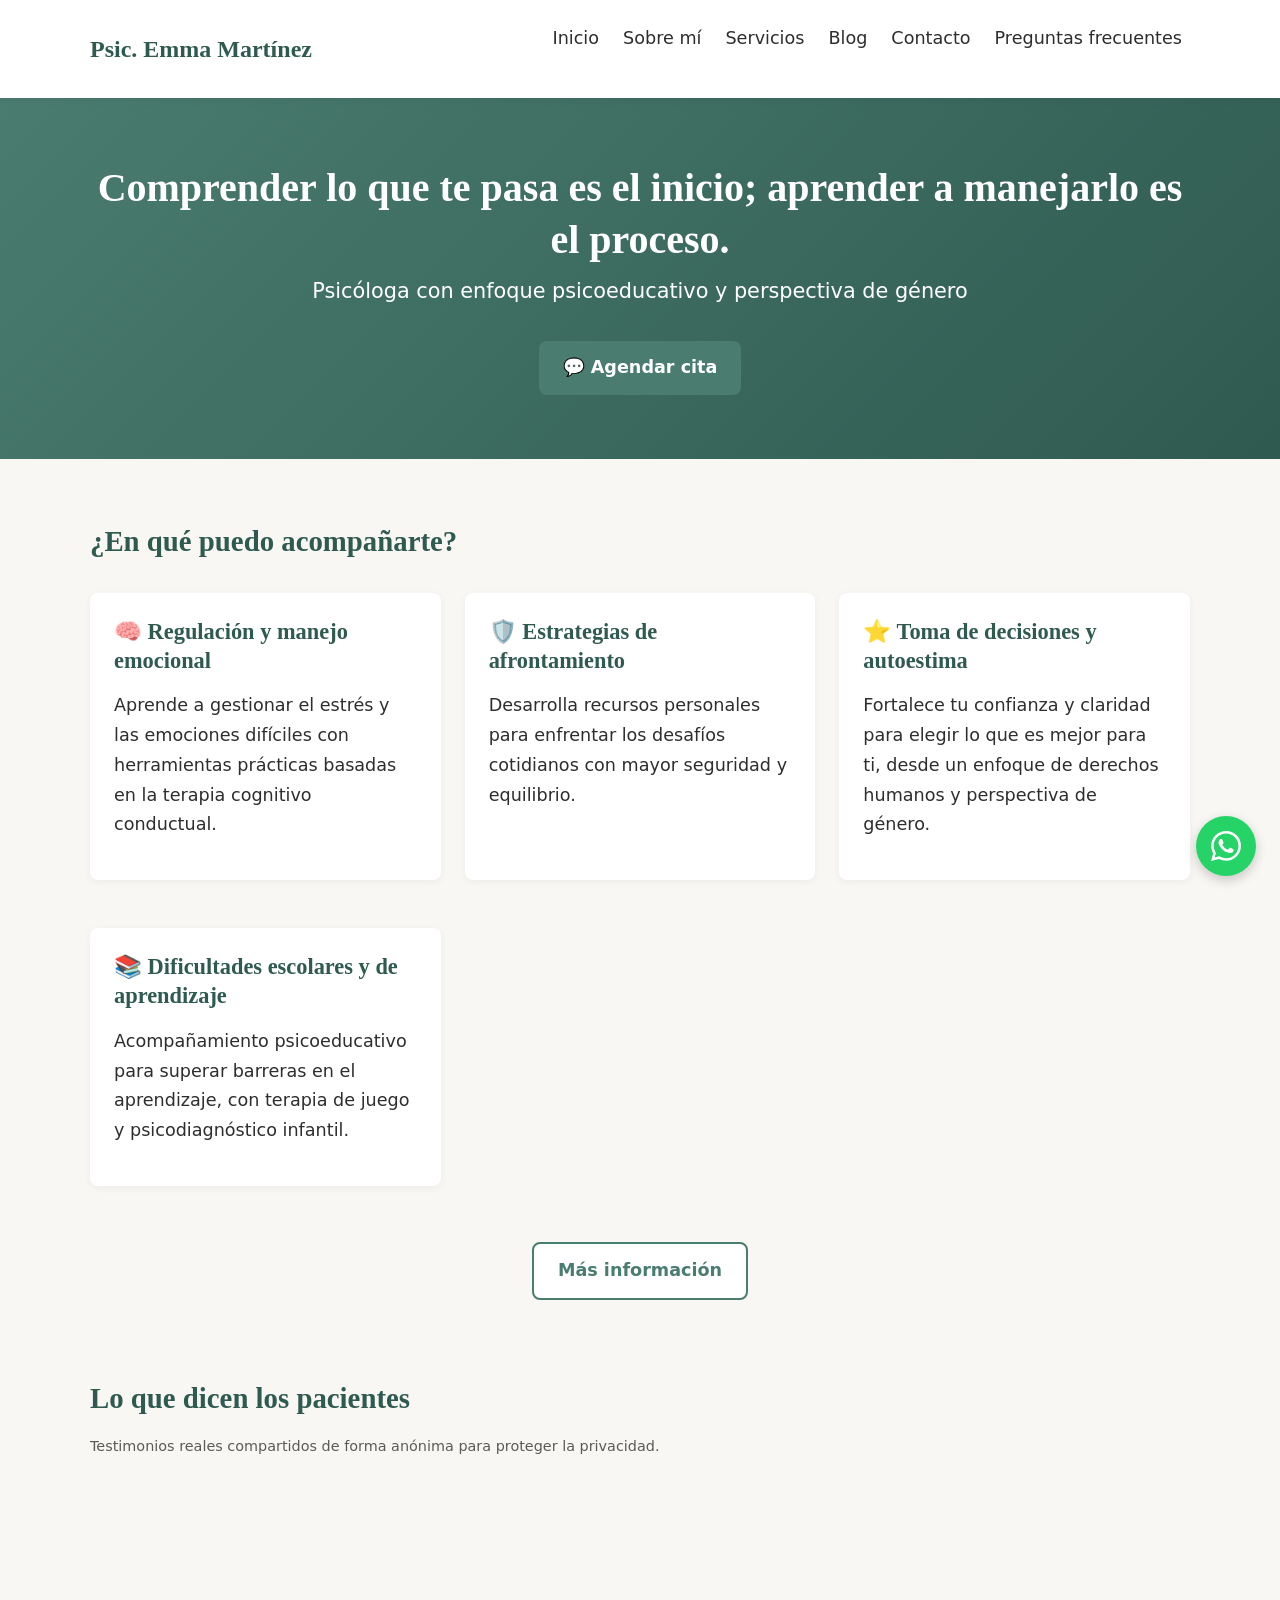
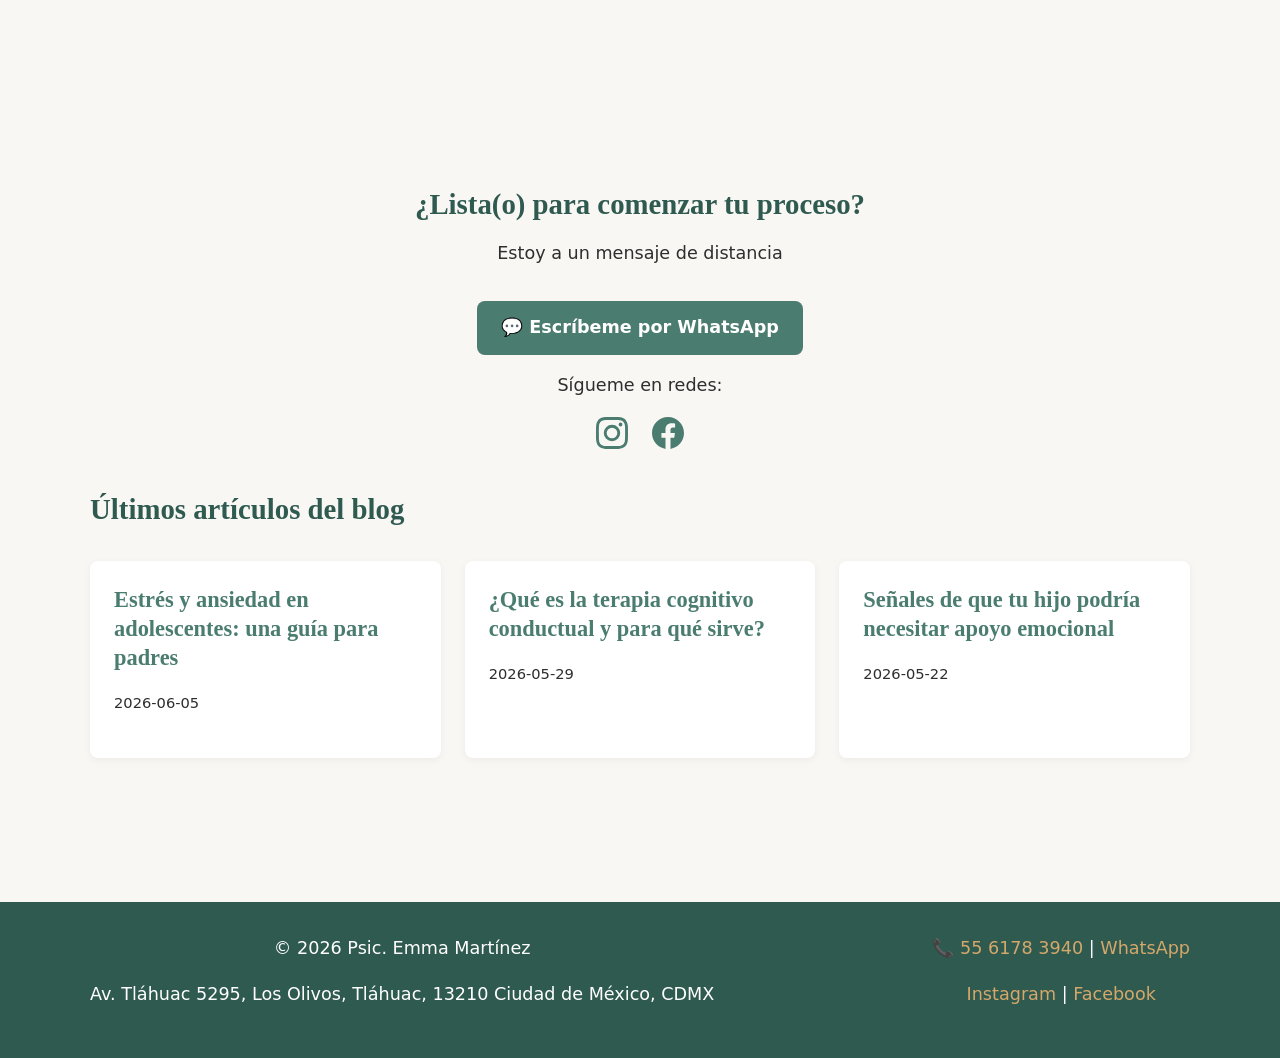
==== commit dc9e59ae: "Actu" ====
--- a/index.html
+++ b/index.html
@@ -93,13 +93,13 @@
       <p style="font-size: 0.9rem; color: #5A5A5A; margin-bottom: 2rem;">
         Testimonios reales compartidos de forma anónima para proteger la privacidad.
       </p>
-      <div class="testimonios-slider" id="testimonios-slider">
-        <div class="testimonio"><p>"Es una psicóloga con una calidad humana muy linda, de carácter que con nosotros los pacientes da la confianza para poder trabajar al cien."</p></div>
-        <div class="testimonio"><p>"Muy agradecida con la psicóloga Emma que me ha ayudado mucho en mi proceso 🙏 El equipo muy amable atento y profesional 😊"</p></div>
-        <div class="testimonio"><p>"Estoy muy agradecida por todo su apoyo en mi proceso ✨ su acompañamiento está lleno de profesionalismo y empatía"</p></div>
-        <div class="testimonio"><p>"He experimentado avances en mi bienestar personal y emocional. Me siento plenamente cómoda y comprendida por la profesional que me acompaña, la psicóloga Emma, lo cual ha favorecido un espacio de confianza y apertura para el desarrollo de mi tratamiento ✨"</p></div>
-        <div class="testimonio"><p>"Viví el proceso con la Psic. Emma de una manera amorosa, respetuosa y con validación. Siempre con un trato delicado y cuidadoso. Sin duda siempre recomiendo sus servicios 💕"</p></div>
-        <div class="testimonio"><p>"Me ha ayudado mucho, a mis hijos y a mi familia. Gracias. 😇"</p></div>
+      <div class="testimonios-carrusel">
+        <div class="testimonio-item"><p>"Es una psicóloga con una calidad humana muy linda, de carácter que con nosotros los pacientes da la confianza para poder trabajar al cien."</p></div>
+        <div class="testimonio-item"><p>"Muy agradecida con la psicóloga Emma que me ha ayudado mucho en mi proceso 🙏 El equipo muy amable atento y profesional 😊"</p></div>
+        <div class="testimonio-item"><p>"Estoy muy agradecida por todo su apoyo en mi proceso ✨ su acompañamiento está lleno de profesionalismo y empatía"</p></div>
+        <div class="testimonio-item"><p>"He experimentado avances en mi bienestar personal y emocional. Me siento plenamente cómoda y comprendida por la profesional que me acompaña, la psicóloga Emma, lo cual ha favorecido un espacio de confianza y apertura para el desarrollo de mi tratamiento ✨"</p></div>
+        <div class="testimonio-item"><p>"Viví el proceso con la Psic. Emma de una manera amorosa, respetuosa y con validación. Siempre con un trato delicado y cuidadoso. Sin duda siempre recomiendo sus servicios 💕"</p></div>
+        <div class="testimonio-item"><p>"Me ha ayudado mucho, a mis hijos y a mi familia. Gracias. 😇"</p></div>
       </div>
     </section>
 
--- a/css/style.css
+++ b/css/style.css
@@ -153,27 +153,46 @@
 @media (min-width: 600px) { .servicios-grid { grid-template-columns: repeat(2, 1fr); } }
 @media (min-width: 900px) { .servicios-grid { grid-template-columns: repeat(3, 1fr); } }
 
-/* ===== TESTIMONIOS SLIDER ===== */
-.testimonios-slider {
-  display: flex;
-  overflow-x: auto;
-  scroll-snap-type: x mandatory;
-  gap: 1rem;
-  padding-bottom: 1rem;
-  margin: 2rem 0;
-  scroll-behavior: smooth;
-}
-.testimonio {
-  flex: 0 0 85%;
-  scroll-snap-align: start;
+/* ===== TESTIMONIOS CARRUSEL (CSS puro) ===== */
+.testimonios-carrusel {
+  position: relative;
+  display: flex;
+  align-items: center;
+  justify-content: center;
+  min-height: 200px;
+  overflow: hidden;
+}
+
+.testimonio-item {
+  position: absolute;
+  width: 100%;
+  max-width: 650px;
   background: var(--color-blanco);
   border-radius: var(--radio-borde);
-  padding: 1.5rem;
+  padding: 1.8rem;
   box-shadow: var(--sombra-suave);
   font-style: italic;
-}
-@media (min-width: 600px) { .testimonio { flex: 0 0 45%; } }
-@media (min-width: 900px) { .testimonio { flex: 0 0 30%; } }
+  text-align: center;
+  opacity: 0;
+  filter: blur(4px);
+  transform: scale(0.9);
+  animation: rotarTestimonios 60s infinite;
+  pointer-events: none;
+}
+
+/* 6 testimonios × 10 segundos = 60 segundos de ciclo */
+@keyframes rotarTestimonios {
+  0%, 13% { opacity: 1; filter: blur(0); transform: scale(1); box-shadow: 0 8px 24px rgba(0,0,0,0.12); }
+  17%, 96% { opacity: 0; filter: blur(4px); transform: scale(0.9); box-shadow: 0 2px 8px rgba(0,0,0,0.05); }
+  100% { opacity: 1; filter: blur(0); transform: scale(1); box-shadow: 0 8px 24px rgba(0,0,0,0.12); }
+}
+
+.testimonio-item:nth-child(1) { animation-delay: 0s; }
+.testimonio-item:nth-child(2) { animation-delay: 10s; }
+.testimonio-item:nth-child(3) { animation-delay: 20s; }
+.testimonio-item:nth-child(4) { animation-delay: 30s; }
+.testimonio-item:nth-child(5) { animation-delay: 40s; }
+.testimonio-item:nth-child(6) { animation-delay: 50s; }
 
 /* ===== BLOG LISTADO ===== */
 .blog-listado { display: grid; gap: 1.5rem; margin: 2rem 0; }
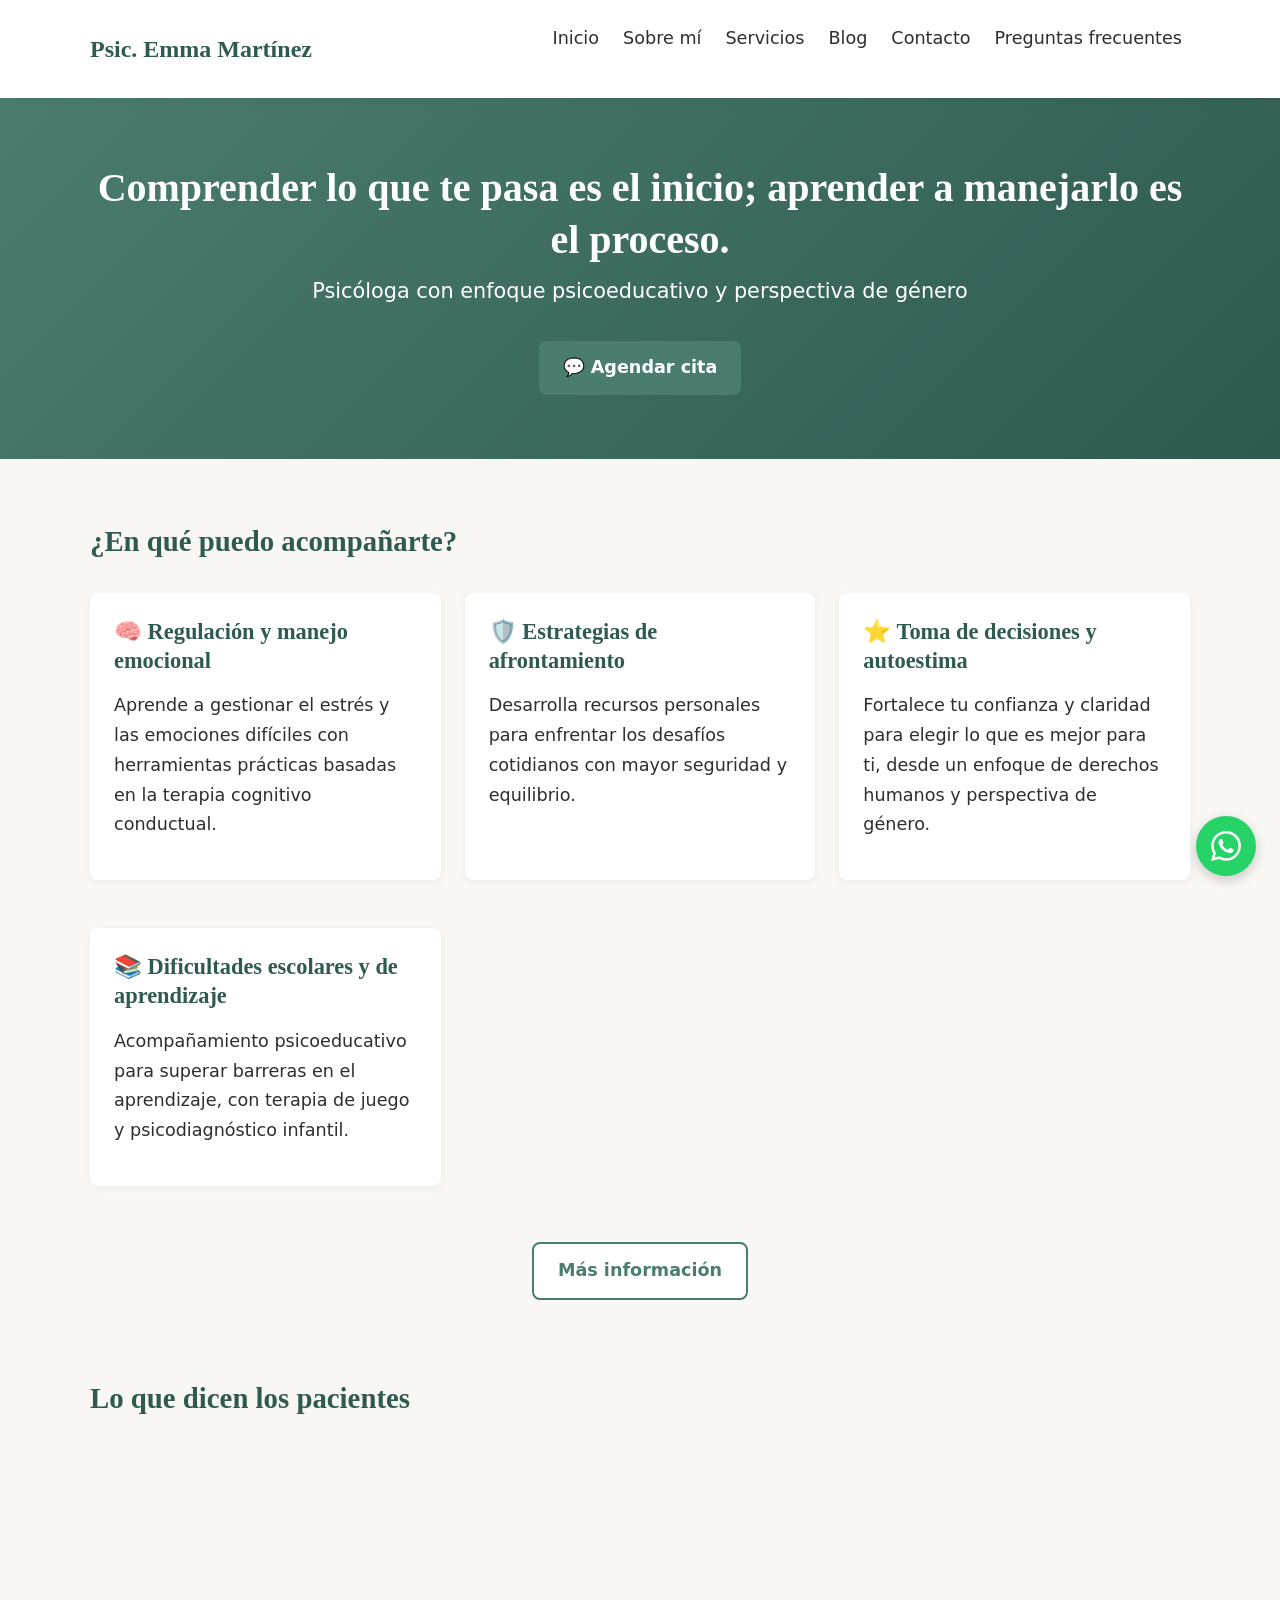
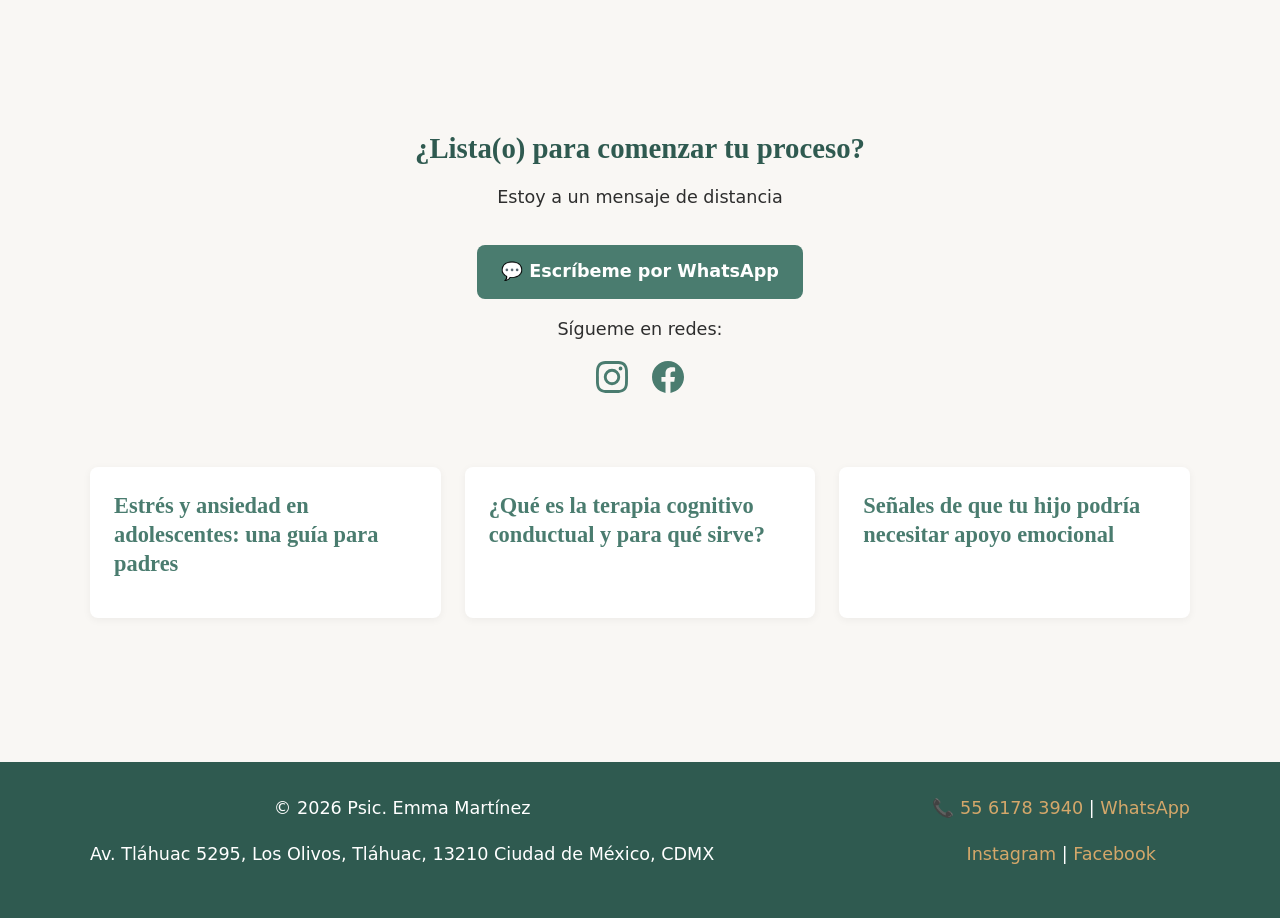
==== commit 05420c93: "Actua" ====
--- a/index.html
+++ b/index.html
@@ -90,9 +90,6 @@
 
     <section class="contenedor" style="padding: 0 0 4rem 0;">
       <h2>Lo que dicen los pacientes</h2>
-      <p style="font-size: 0.9rem; color: #5A5A5A; margin-bottom: 2rem;">
-        Testimonios reales compartidos de forma anónima para proteger la privacidad.
-      </p>
       <div class="testimonios-carrusel">
         <div class="testimonio-item"><p>"Es una psicóloga con una calidad humana muy linda, de carácter que con nosotros los pacientes da la confianza para poder trabajar al cien."</p></div>
         <div class="testimonio-item"><p>"Muy agradecida con la psicóloga Emma que me ha ayudado mucho en mi proceso 🙏 El equipo muy amable atento y profesional 😊"</p></div>
@@ -124,19 +121,15 @@
     </section>
 
     <section class="contenedor" style="padding: 0 0 3rem 0;">
-      <h2>Últimos artículos del blog</h2>
       <div class="blog-listado">
         <div class="post-card">
           <h3><a href="blog/estres-ansiedad-adolescentes-guia-padres.html">Estrés y ansiedad en adolescentes: una guía para padres</a></h3>
-          <p><small>2026-06-05</small></p>
         </div>
         <div class="post-card">
           <h3><a href="blog/que-es-terapia-cognitivo-conductual.html">¿Qué es la terapia cognitivo conductual y para qué sirve?</a></h3>
-          <p><small>2026-05-29</small></p>
         </div>
         <div class="post-card">
           <h3><a href="blog/senales-hijo-apoyo-emocional.html">Señales de que tu hijo podría necesitar apoyo emocional</a></h3>
-          <p><small>2026-05-22</small></p>
         </div>
       </div>
     </section>
--- a/css/style.css
+++ b/css/style.css
@@ -153,7 +153,7 @@
 @media (min-width: 600px) { .servicios-grid { grid-template-columns: repeat(2, 1fr); } }
 @media (min-width: 900px) { .servicios-grid { grid-template-columns: repeat(3, 1fr); } }
 
-/* ===== TESTIMONIOS CARRUSEL (CSS puro) ===== */
+/* ===== TESTIMONIOS CARRUSEL (CSS puro con transición suave) ===== */
 .testimonios-carrusel {
   position: relative;
   display: flex;
@@ -180,13 +180,16 @@
   pointer-events: none;
 }
 
-/* 6 testimonios × 10 segundos = 60 segundos de ciclo */
+/* Suavizado: 12 segundos visibles (con entrada y salida de 1s cada una) */
 @keyframes rotarTestimonios {
-  0%, 13% { opacity: 1; filter: blur(0); transform: scale(1); box-shadow: 0 8px 24px rgba(0,0,0,0.12); }
-  17%, 96% { opacity: 0; filter: blur(4px); transform: scale(0.9); box-shadow: 0 2px 8px rgba(0,0,0,0.05); }
-  100% { opacity: 1; filter: blur(0); transform: scale(1); box-shadow: 0 8px 24px rgba(0,0,0,0.12); }
-}
-
+  0%    { opacity: 0; filter: blur(4px); transform: scale(0.9); }
+  1.67% { opacity: 1; filter: blur(0);   transform: scale(1);   box-shadow: 0 8px 24px rgba(0,0,0,0.12); }
+  18.33%{ opacity: 1; filter: blur(0);   transform: scale(1);   box-shadow: 0 8px 24px rgba(0,0,0,0.12); }
+  20%   { opacity: 0; filter: blur(4px); transform: scale(0.9); }
+  100%  { opacity: 0; filter: blur(4px); transform: scale(0.9); }
+}
+
+/* Retrasos: cada testimonio inicia 10 s después del anterior */
 .testimonio-item:nth-child(1) { animation-delay: 0s; }
 .testimonio-item:nth-child(2) { animation-delay: 10s; }
 .testimonio-item:nth-child(3) { animation-delay: 20s; }
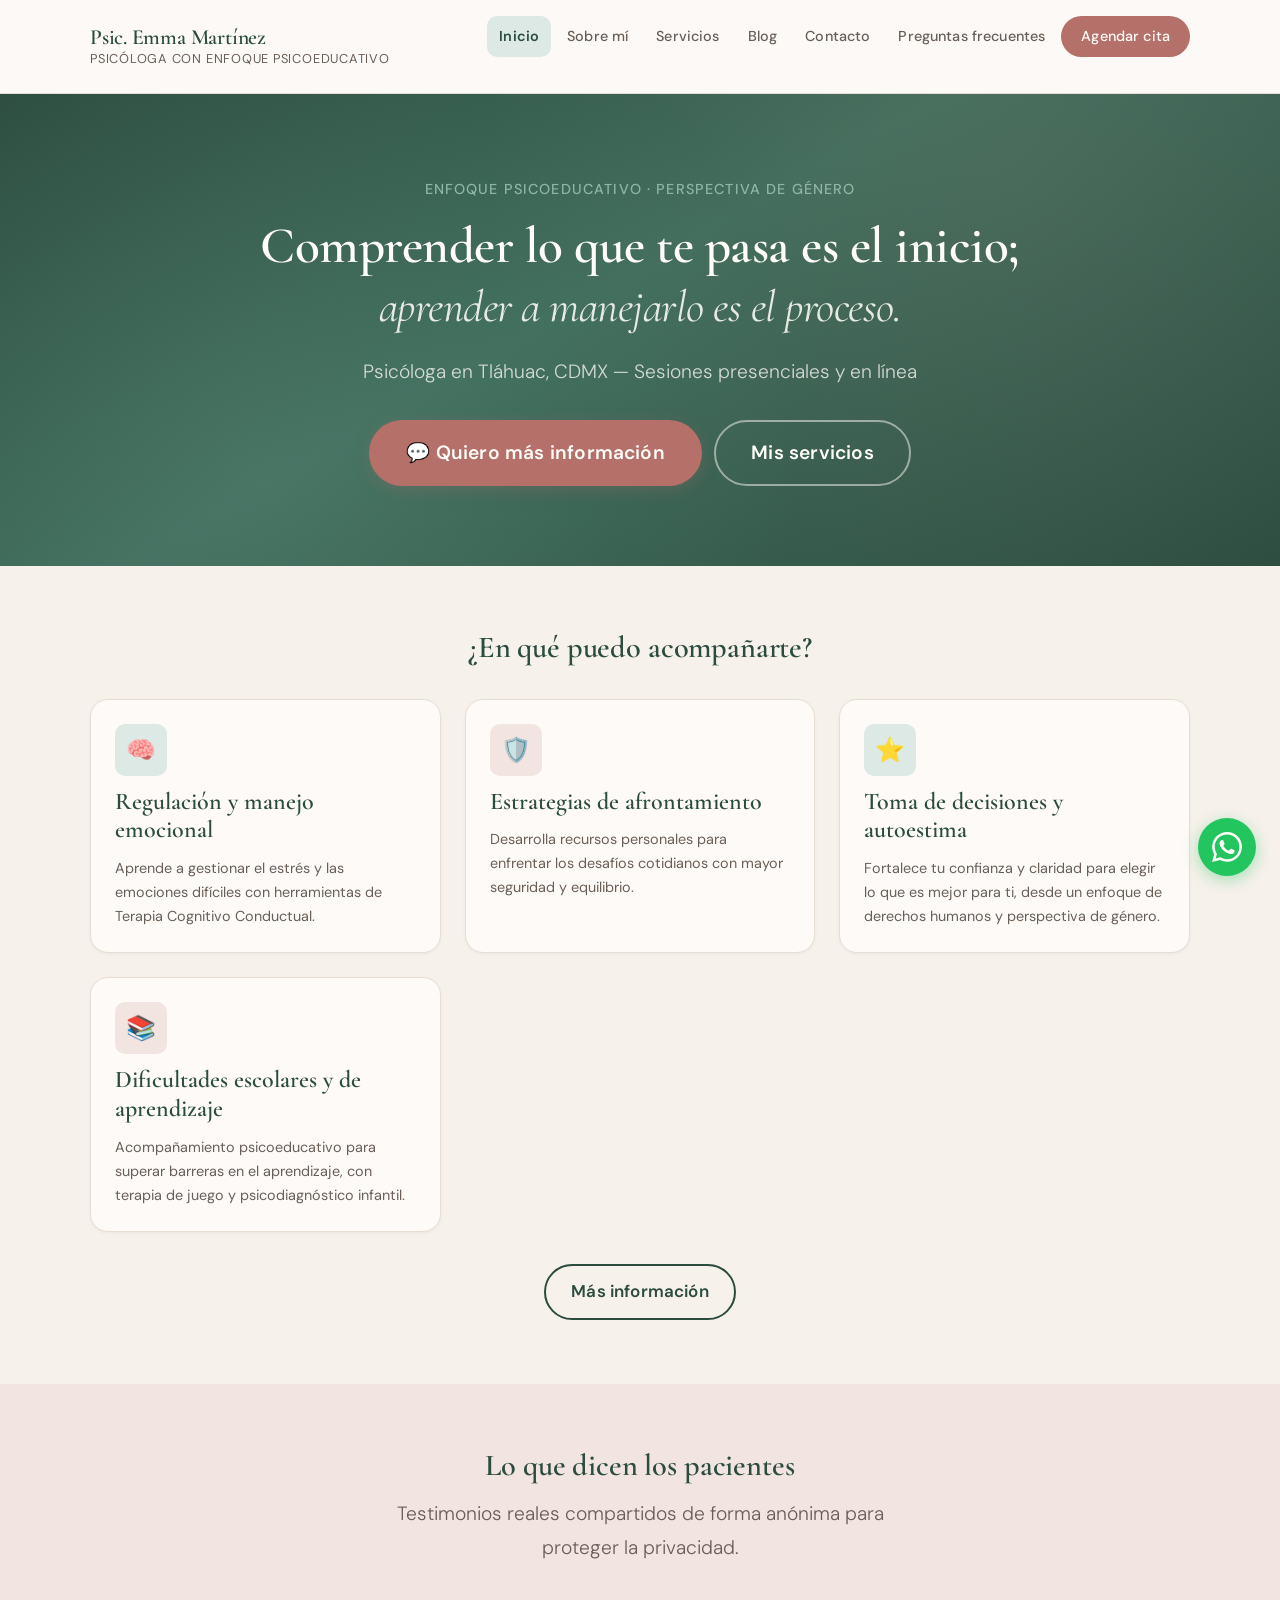
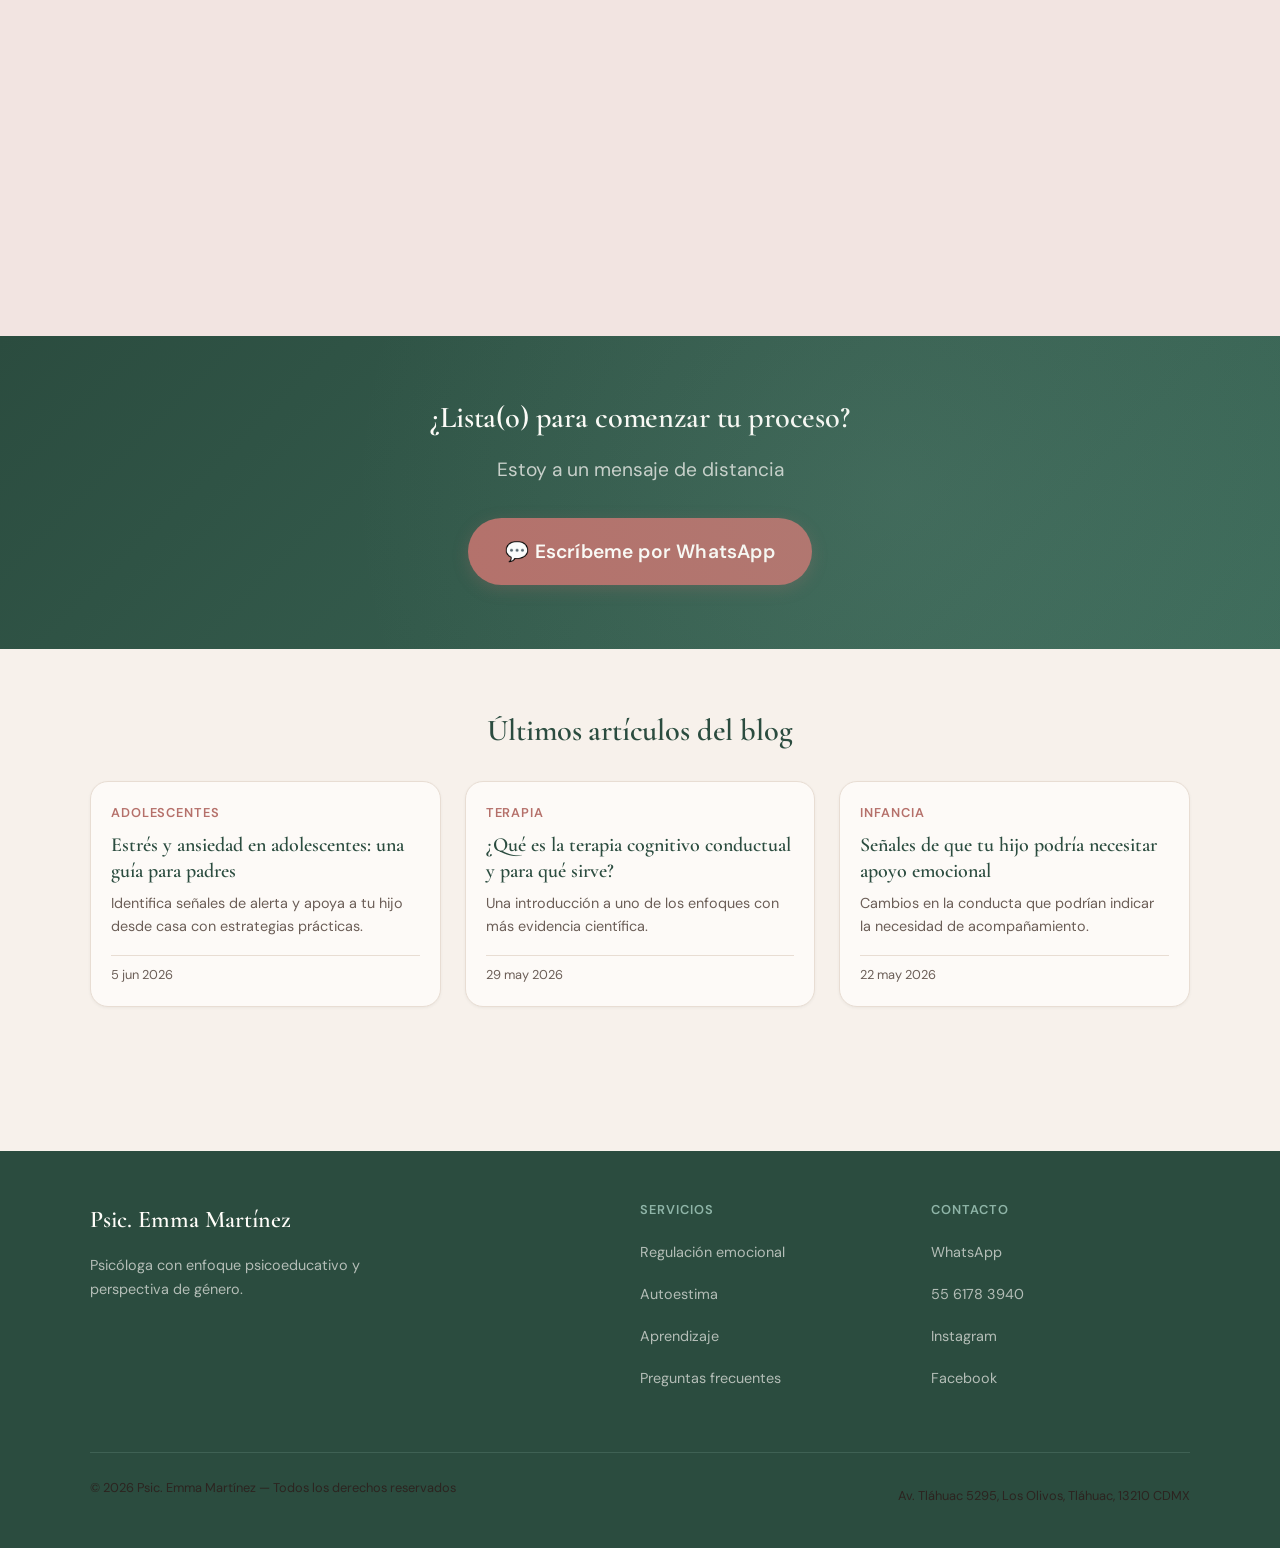
==== commit 11fc8697: "F" ====
--- a/index.html
+++ b/index.html
@@ -3,7 +3,7 @@
 <head>
   <meta charset="UTF-8">
   <meta name="viewport" content="width=device-width, initial-scale=1.0">
-  <meta name="description" content="Psic. Emma Martínez - Psicóloga con enfoque psicoeducativo y perspectiva de género. Atención a niñas, niños, adolescentes, mujeres y familias en Tláhuac, CDMX.">
+  <meta name="description" content="Psic. Emma Martínez — Psicóloga con enfoque psicoeducativo y perspectiva de género. Atención presencial en Tláhuac, CDMX y en línea para todo México.">
   <title>Inicio | Psic. Emma Martínez</title>
   <link rel="stylesheet" href="css/style.css">
   <script type="application/ld+json">
@@ -32,129 +32,195 @@
 <body>
   <header>
     <div class="contenedor header-grid">
-      <a href="index.html" class="logo">Psic. Emma Martínez</a>
+      <a href="index.html" class="logo">
+        <span class="logo-titulo">Psic. Emma Martínez</span>
+        <span class="logo-subtitulo">Psicóloga con enfoque psicoeducativo</span>
+      </a>
       <nav id="menu" class="menu">
         <button id="hamburger" class="hamburger" aria-label="Abrir menú">
           <span></span><span></span><span></span>
         </button>
         <ul id="menu-list" class="menu-list">
-          <li><a href="index.html">Inicio</a></li>
+          <li class="activo-nav"><a href="index.html">Inicio</a></li>
           <li><a href="sobre-mi.html">Sobre mí</a></li>
           <li><a href="servicios.html">Servicios</a></li>
           <li><a href="blog/blog.html">Blog</a></li>
           <li><a href="contacto.html">Contacto</a></li>
           <li><a href="faq.html">Preguntas frecuentes</a></li>
+          <li class="nav-cta"><a href="https://wa.me/5215561783940?text=Hola%20Psic.%20Emma%2C%20quisiera%20más%20información%20sobre%20sus%20servicios" target="_blank" rel="noopener">Agendar cita</a></li>
         </ul>
       </nav>
     </div>
   </header>
 
   <main>
+    <!-- HERO -->
     <section class="hero">
-      <div class="contenedor">
-        <h1>Comprender lo que te pasa es el inicio; aprender a manejarlo es el proceso.</h1>
-        <p>Psicóloga con enfoque psicoeducativo y perspectiva de género</p>
-        <a href="https://wa.me/5215561783940?text=Hola%20Psic.%20Emma%2C%20deseo%20agendar%20una%20cita"
-           class="boton boton-primario"
-           target="_blank"
-           rel="noopener">
-          💬 Agendar cita
+      <div class="hero-contenido contenedor">
+        <p class="hero-eyebrow">Enfoque psicoeducativo · Perspectiva de género</p>
+        <h1>Comprender lo que te pasa es el inicio;<br><span class="hero-nombre">aprender a manejarlo es el proceso.</span></h1>
+        <p class="lead">Psicóloga en Tláhuac, CDMX — Sesiones presenciales y en línea</p>
+        <div class="hero-acciones">
+          <a href="https://wa.me/5215561783940?text=Hola%20Psic.%20Emma%2C%20quisiera%20más%20información%20sobre%20sus%20servicios"
+             class="boton boton-lg boton-primario"
+             target="_blank"
+             rel="noopener">
+            💬 Quiero más información
+          </a>
+          <a href="servicios.html" class="boton boton-lg boton-fantasma">Mis servicios</a>
+        </div>
+      </div>
+    </section>
+
+    <!-- SERVICIOS -->
+    <section class="seccion">
+      <div class="contenedor">
+        <h2 class="seccion-titulo">¿En qué puedo acompañarte?</h2>
+        <div class="servicios-grid">
+          <div class="servicio-card">
+            <div class="servicio-icono">🧠</div>
+            <h3>Regulación y manejo emocional</h3>
+            <p>Aprende a gestionar el estrés y las emociones difíciles con herramientas de Terapia Cognitivo Conductual.</p>
+          </div>
+          <div class="servicio-card">
+            <div class="servicio-icono">🛡️</div>
+            <h3>Estrategias de afrontamiento</h3>
+            <p>Desarrolla recursos personales para enfrentar los desafíos cotidianos con mayor seguridad y equilibrio.</p>
+          </div>
+          <div class="servicio-card">
+            <div class="servicio-icono">⭐</div>
+            <h3>Toma de decisiones y autoestima</h3>
+            <p>Fortalece tu confianza y claridad para elegir lo que es mejor para ti, desde un enfoque de derechos humanos y perspectiva de género.</p>
+          </div>
+          <div class="servicio-card">
+            <div class="servicio-icono">📚</div>
+            <h3>Dificultades escolares y de aprendizaje</h3>
+            <p>Acompañamiento psicoeducativo para superar barreras en el aprendizaje, con terapia de juego y psicodiagnóstico infantil.</p>
+          </div>
+        </div>
+        <p class="text-center" style="margin-top: var(--sp-8);">
+          <a href="servicios.html" class="boton boton-secundario">Más información</a>
+        </p>
+      </div>
+    </section>
+
+    <!-- TESTIMONIOS -->
+    <section class="seccion seccion-alterna">
+      <div class="contenedor">
+        <h2 class="seccion-titulo">Lo que dicen los pacientes</h2>
+        <p class="seccion-subtitulo">Testimonios reales compartidos de forma anónima para proteger la privacidad.</p>
+        <div class="testimonios-wrap">
+          <div class="testimonios-carrusel">
+            <div class="testimonio-item">
+              <blockquote>"Es una psicóloga con una calidad humana muy linda, de carácter que con nosotros los pacientes da la confianza para poder trabajar al cien."</blockquote>
+              <p class="testimonio-autor">Paciente anónimo</p>
+            </div>
+            <div class="testimonio-item">
+              <blockquote>"Muy agradecida con la psicóloga Emma que me ha ayudado mucho en mi proceso 🙏 El equipo muy amable atento y profesional 😊"</blockquote>
+              <p class="testimonio-autor">Paciente anónimo</p>
+            </div>
+            <div class="testimonio-item">
+              <blockquote>"Estoy muy agradecida por todo su apoyo en mi proceso ✨ su acompañamiento está lleno de profesionalismo y empatía"</blockquote>
+              <p class="testimonio-autor">Paciente anónimo</p>
+            </div>
+            <div class="testimonio-item">
+              <blockquote>"He experimentado avances en mi bienestar personal y emocional. Me siento plenamente cómoda y comprendida por la profesional que me acompaña, la psicóloga Emma, lo cual ha favorecido un espacio de confianza y apertura para el desarrollo de mi tratamiento ✨"</blockquote>
+              <p class="testimonio-autor">Paciente anónimo</p>
+            </div>
+            <div class="testimonio-item">
+              <blockquote>"Viví el proceso con la Psic. Emma de una manera amorosa, respetuosa y con validación. Siempre con un trato delicado y cuidadoso. Sin duda siempre recomiendo sus servicios 💕"</blockquote>
+              <p class="testimonio-autor">Paciente anónimo</p>
+            </div>
+            <div class="testimonio-item">
+              <blockquote>"Me ha ayudado mucho, a mis hijos y a mi familia. Gracias. 😇"</blockquote>
+              <p class="testimonio-autor">Paciente anónimo</p>
+            </div>
+          </div>
+        </div>
+      </div>
+    </section>
+
+    <!-- CTA CENTRAL -->
+    <section class="cta-central">
+      <div class="contenedor">
+        <h2>¿Lista(o) para comenzar tu proceso?</h2>
+        <p>Estoy a un mensaje de distancia</p>
+        <a href="https://wa.me/5215561783940?text=Hola%20Psic.%20Emma%2C%20quisiera%20más%20información%20sobre%20sus%20servicios"
+           class="boton boton-primario boton-lg">
+          💬 Escríbeme por WhatsApp
         </a>
       </div>
     </section>
 
-    <section class="contenedor" style="padding: 4rem 0;">
-      <h2>¿En qué puedo acompañarte?</h2>
-      <div class="servicios-grid">
-        <div class="tarjeta">
-          <h3>🧠 Regulación y manejo emocional</h3>
-          <p>Aprende a gestionar el estrés y las emociones difíciles con herramientas prácticas basadas en la terapia cognitivo conductual.</p>
-        </div>
-        <div class="tarjeta">
-          <h3>🛡️ Estrategias de afrontamiento</h3>
-          <p>Desarrolla recursos personales para enfrentar los desafíos cotidianos con mayor seguridad y equilibrio.</p>
-        </div>
-        <div class="tarjeta">
-          <h3>⭐ Toma de decisiones y autoestima</h3>
-          <p>Fortalece tu confianza y claridad para elegir lo que es mejor para ti, desde un enfoque de derechos humanos y perspectiva de género.</p>
-        </div>
-        <div class="tarjeta">
-          <h3>📚 Dificultades escolares y de aprendizaje</h3>
-          <p>Acompañamiento psicoeducativo para superar barreras en el aprendizaje, con terapia de juego y psicodiagnóstico infantil.</p>
-        </div>
-      </div>
-      <p style="text-align: center; margin-top: 2rem;">
-        <a href="servicios.html" class="boton boton-secundario">Más información</a>
-      </p>
-    </section>
-
-    <section class="contenedor" style="padding: 0 0 4rem 0;">
-      <h2>Lo que dicen los pacientes</h2>
-      <div class="testimonios-carrusel">
-        <div class="testimonio-item"><p>"Es una psicóloga con una calidad humana muy linda, de carácter que con nosotros los pacientes da la confianza para poder trabajar al cien."</p></div>
-        <div class="testimonio-item"><p>"Muy agradecida con la psicóloga Emma que me ha ayudado mucho en mi proceso 🙏 El equipo muy amable atento y profesional 😊"</p></div>
-        <div class="testimonio-item"><p>"Estoy muy agradecida por todo su apoyo en mi proceso ✨ su acompañamiento está lleno de profesionalismo y empatía"</p></div>
-        <div class="testimonio-item"><p>"He experimentado avances en mi bienestar personal y emocional. Me siento plenamente cómoda y comprendida por la profesional que me acompaña, la psicóloga Emma, lo cual ha favorecido un espacio de confianza y apertura para el desarrollo de mi tratamiento ✨"</p></div>
-        <div class="testimonio-item"><p>"Viví el proceso con la Psic. Emma de una manera amorosa, respetuosa y con validación. Siempre con un trato delicado y cuidadoso. Sin duda siempre recomiendo sus servicios 💕"</p></div>
-        <div class="testimonio-item"><p>"Me ha ayudado mucho, a mis hijos y a mi familia. Gracias. 😇"</p></div>
-      </div>
-    </section>
-
-    <!-- CTA "Conecta conmigo" -->
-    <section class="contenedor" style="padding: 2rem 0; text-align: center;">
-      <h2>¿Lista(o) para comenzar tu proceso?</h2>
-      <p style="margin-bottom: 2rem;">Estoy a un mensaje de distancia</p>
-      <a href="https://wa.me/5215561783940?text=Hola%20Psic.%20Emma%2C%20deseo%20agendar%20una%20cita"
-         class="boton boton-primario"
-         style="margin-bottom: 1rem;">
-        💬 Escríbeme por WhatsApp
-      </a>
-      <p>Sígueme en redes:</p>
-      <div style="display: flex; justify-content: center; gap: 1.5rem; margin-top: 0.5rem;">
-        <a href="https://www.instagram.com/psicologa.emma" target="_blank" rel="noopener" aria-label="Instagram">
-          <svg width="32" height="32" viewBox="0 0 24 24" fill="var(--color-primario)"><path d="M12 2.163c3.204 0 3.584.012 4.85.07 3.252.148 4.771 1.691 4.919 4.919.058 1.265.069 1.645.069 4.849 0 3.205-.012 3.584-.069 4.849-.149 3.225-1.664 4.771-4.919 4.919-1.266.058-1.644.07-4.85.07-3.204 0-3.584-.012-4.849-.07-3.26-.149-4.771-1.699-4.919-4.92-.058-1.265-.07-1.644-.07-4.849 0-3.204.013-3.583.07-4.849.149-3.227 1.664-4.771 4.919-4.919 1.266-.057 1.645-.069 4.849-.069zM12 0C8.741 0 8.333.014 7.053.072 2.695.272.273 2.69.073 7.052.014 8.333 0 8.741 0 12c0 3.259.014 3.668.072 4.948.2 4.358 2.618 6.78 6.98 6.98C8.333 23.986 8.741 24 12 24c3.259 0 3.668-.014 4.948-.072 4.354-.2 6.782-2.618 6.979-6.98.059-1.28.073-1.689.073-4.948 0-3.259-.014-3.667-.072-4.947-.196-4.354-2.617-6.78-6.979-6.98C15.668.014 15.259 0 12 0zm0 5.838a6.162 6.162 0 100 12.324 6.162 6.162 0 000-12.324zM12 16a4 4 0 110-8 4 4 0 010 8zm6.406-11.845a1.44 1.44 0 100 2.881 1.44 1.44 0 000-2.881z"/></svg>
-        </a>
-        <a href="https://www.facebook.com/psic.edu.emma" target="_blank" rel="noopener" aria-label="Facebook">
-          <svg width="32" height="32" viewBox="0 0 24 24" fill="var(--color-primario)"><path d="M24 12.073c0-6.627-5.373-12-12-12s-12 5.373-12 12c0 5.99 4.388 10.954 10.125 11.854v-8.385H7.078v-3.47h3.047V9.43c0-3.007 1.792-4.669 4.533-4.669 1.312 0 2.686.235 2.686.235v2.953H15.83c-1.491 0-1.956.925-1.956 1.874v2.25h3.328l-.532 3.47h-2.796v8.385C19.612 23.027 24 18.062 24 12.073z"/></svg>
-        </a>
-      </div>
-    </section>
-
-    <section class="contenedor" style="padding: 0 0 3rem 0;">
-      <div class="blog-listado">
-        <div class="post-card">
-          <h3><a href="blog/estres-ansiedad-adolescentes-guia-padres.html">Estrés y ansiedad en adolescentes: una guía para padres</a></h3>
-        </div>
-        <div class="post-card">
-          <h3><a href="blog/que-es-terapia-cognitivo-conductual.html">¿Qué es la terapia cognitivo conductual y para qué sirve?</a></h3>
-        </div>
-        <div class="post-card">
-          <h3><a href="blog/senales-hijo-apoyo-emocional.html">Señales de que tu hijo podría necesitar apoyo emocional</a></h3>
+    <!-- ÚLTIMOS ARTÍCULOS DEL BLOG -->
+    <section class="seccion">
+      <div class="contenedor">
+        <h2 class="seccion-titulo">Últimos artículos del blog</h2>
+        <div class="blog-listado">
+          <article class="post-card">
+            <div class="post-card-cuerpo">
+              <span class="post-card-categoria">Adolescentes</span>
+              <h3><a href="blog/estres-ansiedad-adolescentes-guia-padres.html">Estrés y ansiedad en adolescentes: una guía para padres</a></h3>
+              <p>Identifica señales de alerta y apoya a tu hijo desde casa con estrategias prácticas.</p>
+              <span class="post-card-meta">5 jun 2026</span>
+            </div>
+          </article>
+          <article class="post-card">
+            <div class="post-card-cuerpo">
+              <span class="post-card-categoria">Terapia</span>
+              <h3><a href="blog/que-es-terapia-cognitivo-conductual.html">¿Qué es la terapia cognitivo conductual y para qué sirve?</a></h3>
+              <p>Una introducción a uno de los enfoques con más evidencia científica.</p>
+              <span class="post-card-meta">29 may 2026</span>
+            </div>
+          </article>
+          <article class="post-card">
+            <div class="post-card-cuerpo">
+              <span class="post-card-categoria">Infancia</span>
+              <h3><a href="blog/senales-hijo-apoyo-emocional.html">Señales de que tu hijo podría necesitar apoyo emocional</a></h3>
+              <p>Cambios en la conducta que podrían indicar la necesidad de acompañamiento.</p>
+              <span class="post-card-meta">22 may 2026</span>
+            </div>
+          </article>
         </div>
       </div>
     </section>
   </main>
 
   <footer>
-    <div class="contenedor footer-grid">
-      <div>
-        <p>&copy; 2026 Psic. Emma Martínez</p>
-        <p>Av. Tláhuac 5295, Los Olivos, Tláhuac, 13210 Ciudad de México, CDMX</p>
-      </div>
-      <div>
-        <p>
-          <a href="tel:5561783940">📞 55 6178 3940</a> |
-          <a href="https://wa.me/5215561783940">WhatsApp</a>
-        </p>
-        <p>
-          <a href="https://www.instagram.com/psicologa.emma" target="_blank" rel="noopener">Instagram</a> |
-          <a href="https://www.facebook.com/psic.edu.emma" target="_blank" rel="noopener">Facebook</a>
-        </p>
+    <div class="contenedor">
+      <div class="footer-grid">
+        <div>
+          <p class="footer-logo">Psic. Emma Martínez</p>
+          <p class="footer-descripcion">Psicóloga con enfoque psicoeducativo y perspectiva de género.</p>
+        </div>
+        <div>
+          <p class="footer-titulo-col">Servicios</p>
+          <ul class="footer-lista">
+            <li><a href="servicios.html">Regulación emocional</a></li>
+            <li><a href="servicios.html">Autoestima</a></li>
+            <li><a href="servicios.html">Aprendizaje</a></li>
+            <li><a href="faq.html">Preguntas frecuentes</a></li>
+          </ul>
+        </div>
+        <div>
+          <p class="footer-titulo-col">Contacto</p>
+          <ul class="footer-lista">
+            <li><a href="https://wa.me/5215561783940">WhatsApp</a></li>
+            <li><a href="tel:5561783940">55 6178 3940</a></li>
+            <li><a href="https://www.instagram.com/psicologa.emma">Instagram</a></li>
+            <li><a href="https://www.facebook.com/psic.edu.emma">Facebook</a></li>
+          </ul>
+        </div>
+      </div>
+      <div class="footer-divider"></div>
+      <div class="footer-base">
+        <p>© 2026 Psic. Emma Martínez — Todos los derechos reservados</p>
+        <p>Av. Tláhuac 5295, Los Olivos, Tláhuac, 13210 CDMX</p>
       </div>
     </div>
   </footer>
 
-  <a href="https://wa.me/5215561783940?text=Hola%20Psic.%20Emma%2C%20deseo%20agendar%20una%20cita"
+  <a href="https://wa.me/5215561783940?text=Hola%20Psic.%20Emma%2C%20quisiera%20más%20información%20sobre%20sus%20servicios"
      class="whatsapp-flotante"
      target="_blank"
      rel="noopener"
--- a/css/style.css
+++ b/css/style.css
@@ -1,305 +1,1246 @@
-/* ===== VARIABLES ===== */
+/* ============================================================
+   PSIC. EMMA MARTÍNEZ — Sistema de Diseño
+   Estilo: Botanica Refinada
+   Paleta: Verde bosque · Crema cálida · Rosa apagado · Mauve
+   ============================================================ */
+
+/* ===== FUENTES (Autoalojadas .ttf) ===== */
+@font-face {
+  font-family: 'Cormorant Garamond';
+  src: url('../assets/fonts/CormorantGaramond-Regular.ttf') format('truetype');
+  font-weight: 400;
+  font-style: normal;
+  font-display: swap;
+}
+@font-face {
+  font-family: 'Cormorant Garamond';
+  src: url('../assets/fonts/CormorantGaramond-Italic.ttf') format('truetype');
+  font-weight: 400;
+  font-style: italic;
+  font-display: swap;
+}
+@font-face {
+  font-family: 'Cormorant Garamond';
+  src: url('../assets/fonts/CormorantGaramond-SemiBold.ttf') format('truetype');
+  font-weight: 600;
+  font-style: normal;
+  font-display: swap;
+}
+
+@font-face {
+  font-family: 'DM Sans';
+  src: url('../assets/fonts/DMSans-Light.ttf') format('truetype');
+  font-weight: 300;
+  font-style: normal;
+  font-display: swap;
+}
+@font-face {
+  font-family: 'DM Sans';
+  src: url('../assets/fonts/DMSans-Regular.ttf') format('truetype');
+  font-weight: 400;
+  font-style: normal;
+  font-display: swap;
+}
+@font-face {
+  font-family: 'DM Sans';
+  src: url('../assets/fonts/DMSans-Medium.ttf') format('truetype');
+  font-weight: 500;
+  font-style: normal;
+  font-display: swap;
+}
+@font-face {
+  font-family: 'DM Sans';
+  src: url('../assets/fonts/DMSans-SemiBold.ttf') format('truetype');
+  font-weight: 600;
+  font-style: normal;
+  font-display: swap;
+}
+
+/* ===== VARIABLES — TOKENS DE DISEÑO ===== */
 :root {
-  --color-primario: #4A7C6F;
-  --color-primario-oscuro: #2F5A50;
-  --color-secundario: #D4A76A;
-  --color-fondo: #F9F7F4;
-  --color-blanco: #FFFFFF;
-  --color-texto: #2E2E2E;
-  --color-texto-claro: #5A5A5A;
-  --color-borde: #E0DCD5;
-  --fuente-principal: 'Segoe UI', system-ui, -apple-system, sans-serif;
-  --fuente-titulos: Georgia, 'Times New Roman', serif;
-  --espaciado-base: 1rem;
-  --max-ancho: 1100px;
-  --radio-borde: 8px;
-  --sombra-suave: 0 2px 8px rgba(0,0,0,0.05);
-}
+  /* --- Paleta primaria (verde bosque, extraída de la flyer) --- */
+  --verde-bosque:      #2B4C3F;
+  --verde-medio:       #3D6B5A;
+  --verde-suave:       #587F72;
+  --verde-menta:       #8FB5A8;
+  --verde-niebla:      #DDE9E5;
+
+  /* --- Paleta acento (rosa apagado / mauve, extraída de la flyer) --- */
+  --rosa-polvo:        #B5706A;
+  --rosa-claro:        #D4A09A;
+  --rosa-niebla:       #F2E4E1;
+
+  /* --- Neutros cálidos (crema, extraídos de la flyer) --- */
+  --crema-fondo:       #F7F1EB;
+  --crema-card:        #FDFAF7;
+  --crema-borde:       #E8DDD3;
+  --marron-texto:      #2C2420;
+  --marron-suave:      #6B5E57;
+  --blanco-calido:     #FFFDF9;
+
+  /* --- Tipografía --- */
+  --fuente-titulos:    'Cormorant Garamond', Georgia, serif;
+  --fuente-cuerpo:     'DM Sans', 'Segoe UI', system-ui, sans-serif;
+
+  /* --- Escala tipográfica (1.25 Major Third) --- */
+  --texto-xs:   0.8rem;
+  --texto-sm:   0.9rem;
+  --texto-base: 1.0625rem;
+  --texto-md:   1.2rem;
+  --texto-lg:   1.5rem;
+  --texto-xl:   1.9rem;
+  --texto-2xl:  2.4rem;
+  --texto-3xl:  3.2rem;
+
+  /* --- Espaciado (base 4px) --- */
+  --sp-1:  0.25rem;
+  --sp-2:  0.5rem;
+  --sp-3:  0.75rem;
+  --sp-4:  1rem;
+  --sp-5:  1.25rem;
+  --sp-6:  1.5rem;
+  --sp-8:  2rem;
+  --sp-10: 2.5rem;
+  --sp-12: 3rem;
+  --sp-16: 4rem;
+  --sp-20: 5rem;
+
+  /* --- Layout --- */
+  --max-ancho:         1100px;
+  --max-ancho-texto:   720px;
+
+  /* --- Radios --- */
+  --radio-sm:   4px;
+  --radio-md:   10px;
+  --radio-lg:   18px;
+  --radio-xl:   28px;
+  --radio-pill: 100px;
+
+  /* --- Sombras --- */
+  --sombra-xs:  0 1px 3px rgba(43, 76, 63, 0.06);
+  --sombra-sm:  0 2px 8px rgba(43, 76, 63, 0.08);
+  --sombra-md:  0 6px 24px rgba(43, 76, 63, 0.10);
+  --sombra-lg:  0 16px 48px rgba(43, 76, 63, 0.14);
+  --sombra-acento: 0 4px 16px rgba(181, 112, 106, 0.25);
+
+  /* --- Transiciones --- */
+  --trans-rapida:  150ms ease;
+  --trans-normal:  280ms cubic-bezier(0.4, 0, 0.2, 1);
+  --trans-suave:   400ms cubic-bezier(0.25, 0.46, 0.45, 0.94);
+}
+
 
 /* ===== RESET MÍNIMO ===== */
-*, *::before, *::after { box-sizing: border-box; margin: 0; padding: 0; }
-html { scroll-behavior: smooth; }
+*, *::before, *::after {
+  box-sizing: border-box;
+  margin: 0;
+  padding: 0;
+}
+
+html {
+  scroll-behavior: smooth;
+  -webkit-text-size-adjust: 100%;
+}
+
 body {
-  font-family: var(--fuente-principal);
-  font-size: 1.1rem;
-  line-height: 1.7;
-  color: var(--color-texto);
-  background-color: var(--color-fondo);
-}
+  font-family: var(--fuente-cuerpo);
+  font-size: var(--texto-base);
+  line-height: 1.75;
+  color: var(--marron-texto);
+  background-color: var(--crema-fondo);
+}
+
 img { max-width: 100%; height: auto; display: block; }
-a { color: var(--color-primario); text-decoration: none; }
-a:hover { color: var(--color-primario-oscuro); }
-h1, h2, h3 {
+
+a {
+  color: var(--verde-bosque);
+  text-decoration: none;
+  transition: color var(--trans-rapida);
+}
+a:hover { color: var(--verde-medio); }
+
+
+/* ===== TIPOGRAFÍA — JERARQUÍA VISUAL ===== */
+h1, h2, h3, h4 {
   font-family: var(--fuente-titulos);
-  line-height: 1.3;
-  margin-bottom: var(--espaciado-base);
-  color: var(--color-primario-oscuro);
-}
-h1 { font-size: 2.2rem; }
-h2 { font-size: 1.8rem; }
-h3 { font-size: 1.4rem; }
-p { margin-bottom: var(--espaciado-base); }
-ul, ol { padding-left: 1.5rem; margin-bottom: var(--espaciado-base); }
-li { margin-bottom: 0.25rem; }
+  line-height: 1.2;
+  color: var(--verde-bosque);
+  font-weight: 600;
+}
+
+h1 {
+  font-size: var(--texto-2xl);
+  letter-spacing: -0.01em;
+}
+
+h2 {
+  font-size: var(--texto-xl);
+  letter-spacing: -0.005em;
+}
+
+h3 {
+  font-size: var(--texto-lg);
+}
+
+h4 {
+  font-size: var(--texto-md);
+  font-weight: 600;
+}
+
+.lead {
+  font-size: var(--texto-md);
+  color: var(--marron-suave);
+  line-height: 1.65;
+  font-weight: 300;
+}
+
+p {
+  margin-bottom: var(--sp-4);
+  color: var(--marron-texto);
+}
+
+p:last-child { margin-bottom: 0; }
+
+.label {
+  font-size: var(--texto-xs);
+  font-weight: 600;
+  letter-spacing: 0.08em;
+  text-transform: uppercase;
+  color: var(--verde-suave);
+}
+
+ul, ol { padding-left: var(--sp-6); margin-bottom: var(--sp-4); }
+li { margin-bottom: var(--sp-1); }
+
+.nombre-psicologa {
+  font-family: var(--fuente-titulos);
+  font-style: italic;
+  font-weight: 400;
+  color: var(--verde-bosque);
+}
+
+.separador {
+  display: flex;
+  align-items: center;
+  gap: var(--sp-3);
+  margin: var(--sp-6) 0;
+  color: var(--verde-menta);
+  font-size: var(--texto-sm);
+}
+.separador::before,
+.separador::after {
+  content: '';
+  flex: 1;
+  height: 1px;
+  background: linear-gradient(to right, transparent, var(--crema-borde), transparent);
+}
+
 
 /* ===== CONTENEDOR ===== */
-.contenedor { width: 90%; max-width: var(--max-ancho); margin: 0 auto; }
+.contenedor {
+  width: 90%;
+  max-width: var(--max-ancho);
+  margin: 0 auto;
+}
+
+.contenedor-texto {
+  max-width: var(--max-ancho-texto);
+  margin: 0 auto;
+}
+
+
+/* ===== CHIPS / BADGES ===== */
+.chip {
+  display: inline-flex;
+  align-items: center;
+  gap: var(--sp-2);
+  padding: var(--sp-1) var(--sp-3);
+  border-radius: var(--radio-pill);
+  font-size: var(--texto-xs);
+  font-weight: 600;
+  letter-spacing: 0.04em;
+}
+
+.chip-verde {
+  background-color: var(--verde-niebla);
+  color: var(--verde-bosque);
+}
+
+.chip-rosa {
+  background-color: var(--rosa-niebla);
+  color: var(--rosa-polvo);
+}
+
 
 /* ===== BOTONES ===== */
 .boton {
-  display: inline-block;
-  padding: 0.75rem 1.5rem;
-  border-radius: var(--radio-borde);
-  font-weight: 600;
+  display: inline-flex;
+  align-items: center;
+  justify-content: center;
+  gap: var(--sp-2);
+  padding: 0.7rem 1.6rem;
+  border-radius: var(--radio-pill);
+  font-family: var(--fuente-cuerpo);
+  font-size: var(--texto-base);
+  font-weight: 600;
+  letter-spacing: 0.01em;
   text-align: center;
-  transition: background-color 0.3s, transform 0.2s;
-  border: none;
+  border: 2px solid transparent;
   cursor: pointer;
-}
-.boton-primario { background-color: var(--color-primario); color: var(--color-blanco); }
-.boton-primario:hover { background-color: var(--color-primario-oscuro); color: var(--color-blanco); transform: translateY(-2px); }
-.boton-secundario { background-color: var(--color-blanco); color: var(--color-primario); border: 2px solid var(--color-primario); }
-.boton-secundario:hover { background-color: var(--color-primario); color: var(--color-blanco); }
+  transition: background-color var(--trans-normal),
+              color var(--trans-normal),
+              border-color var(--trans-normal),
+              transform var(--trans-normal),
+              box-shadow var(--trans-normal);
+  white-space: nowrap;
+}
+
+.boton-primario {
+  background-color: var(--rosa-polvo);
+  color: var(--blanco-calido);
+  box-shadow: var(--sombra-acento);
+}
+.boton-primario:hover {
+  background-color: #A35E58;
+  color: var(--blanco-calido);
+  transform: translateY(-2px);
+  box-shadow: 0 8px 24px rgba(181, 112, 106, 0.35);
+}
+.boton-primario:active { transform: translateY(0); }
+
+.boton-secundario {
+  background-color: transparent;
+  color: var(--verde-bosque);
+  border-color: var(--verde-bosque);
+}
+.boton-secundario:hover {
+  background-color: var(--verde-bosque);
+  color: var(--blanco-calido);
+  transform: translateY(-2px);
+}
+
+.boton-fantasma {
+  background-color: transparent;
+  color: var(--blanco-calido);
+  border-color: rgba(253, 250, 247, 0.5);
+}
+.boton-fantasma:hover {
+  background-color: rgba(253, 250, 247, 0.15);
+  color: var(--blanco-calido);
+  border-color: var(--blanco-calido);
+}
+
+.boton-lg {
+  padding: 0.9rem 2.2rem;
+  font-size: var(--texto-md);
+}
+
+.boton-sm {
+  padding: 0.4rem 1rem;
+  font-size: var(--texto-sm);
+}
+
 
 /* ===== TARJETAS ===== */
 .tarjeta {
-  background: var(--color-blanco);
-  border-radius: var(--radio-borde);
-  padding: 1.5rem;
-  box-shadow: var(--sombra-suave);
-  margin-bottom: 1.5rem;
-}
-
-/* ===== HEADER ===== */
+  background: var(--crema-card);
+  border-radius: var(--radio-lg);
+  padding: var(--sp-6);
+  box-shadow: var(--sombra-sm);
+  border: 1px solid var(--crema-borde);
+  transition: transform var(--trans-suave), box-shadow var(--trans-suave);
+}
+
+.tarjeta:hover {
+  transform: translateY(-4px);
+  box-shadow: var(--sombra-md);
+}
+
+.tarjeta-acento {
+  border-left: 4px solid var(--verde-menta);
+}
+
+.tarjeta-destacada {
+  background: linear-gradient(135deg, var(--rosa-niebla) 0%, var(--blanco-calido) 100%);
+  border-color: rgba(181, 112, 106, 0.2);
+}
+
+
+/* ===== HEADER / NAVEGACIÓN ===== */
 header {
-  background-color: var(--color-blanco);
-  box-shadow: var(--sombra-suave);
-  padding: 1rem 0;
+  background-color: var(--blanco-calido);
+  border-bottom: 1px solid var(--crema-borde);
+  padding: var(--sp-4) 0;
   position: sticky;
   top: 0;
-  z-index: 10;
-}
+  z-index: 100;
+  backdrop-filter: blur(12px);
+  -webkit-backdrop-filter: blur(12px);
+  background-color: rgba(253, 250, 247, 0.92);
+}
+
 .header-grid {
   display: flex;
   justify-content: space-between;
   align-items: center;
-  flex-wrap: wrap;
-}
+  gap: var(--sp-4);
+}
+
 .logo {
+  display: flex;
+  flex-direction: column;
+  line-height: 1;
+}
+
+.logo-titulo {
   font-family: var(--fuente-titulos);
-  font-size: 1.5rem;
-  font-weight: bold;
-  color: var(--color-primario-oscuro);
-}
-
-/* ===== MENÚ HAMBURGUESA ===== */
-.hamburger {
-  display: flex;
-  flex-direction: column;
-  justify-content: space-around;
-  width: 1.8rem;
-  height: 1.5rem;
-  background: none;
-  border: none;
-  cursor: pointer;
-  padding: 0;
-}
-.hamburger span {
-  display: block;
-  width: 100%;
-  height: 3px;
-  background-color: var(--color-primario);
-  border-radius: 2px;
-  transition: 0.3s;
-}
-.hamburger.activo span:nth-child(1) { transform: rotate(45deg) translate(5px, 5px); }
-.hamburger.activo span:nth-child(2) { opacity: 0; }
-.hamburger.activo span:nth-child(3) { transform: rotate(-45deg) translate(5px, -5px); }
+  font-size: 1.35rem;
+  font-weight: 600;
+  color: var(--verde-bosque);
+  letter-spacing: -0.01em;
+}
+
+.logo-subtitulo {
+  font-size: var(--texto-xs);
+  color: var(--marron-suave);
+  letter-spacing: 0.06em;
+  text-transform: uppercase;
+  margin-top: var(--sp-1);
+}
+
 .menu-list {
   list-style: none;
   display: none;
   flex-direction: column;
   width: 100%;
-  gap: 0.5rem;
-  margin-top: 1rem;
-}
+  gap: var(--sp-1);
+  margin-top: var(--sp-4);
+}
+
 .menu-list.activo { display: flex; }
+
 .menu-list a {
   display: block;
-  padding: 0.5rem;
+  padding: var(--sp-2) var(--sp-3);
+  font-size: var(--texto-sm);
   font-weight: 500;
-  color: var(--color-texto);
-  border-radius: var(--radio-borde);
-}
-.menu-list a:hover { background-color: var(--color-fondo); color: var(--color-primario); }
+  color: var(--marron-suave);
+  border-radius: var(--radio-md);
+  transition: color var(--trans-rapida), background-color var(--trans-rapida);
+  letter-spacing: 0.01em;
+}
+
+.menu-list a:hover {
+  color: var(--verde-bosque);
+  background-color: var(--verde-niebla);
+}
+
+.menu-list .activo-nav a {
+  color: var(--verde-bosque);
+  background-color: var(--verde-niebla);
+  font-weight: 600;
+}
+
+.menu-list .nav-cta a {
+  background-color: var(--rosa-polvo);
+  color: var(--blanco-calido) !important;
+  border-radius: var(--radio-pill);
+  padding: var(--sp-2) var(--sp-5);
+}
+
+.menu-list .nav-cta a:hover {
+  background-color: #A35E58;
+  color: var(--blanco-calido) !important;
+}
+
+.hamburger {
+  display: flex;
+  flex-direction: column;
+  justify-content: space-around;
+  width: 1.75rem;
+  height: 1.4rem;
+  background: none;
+  border: none;
+  cursor: pointer;
+  padding: 0;
+}
+
+.hamburger span {
+  display: block;
+  width: 100%;
+  height: 2px;
+  background-color: var(--verde-bosque);
+  border-radius: 2px;
+  transition: transform var(--trans-normal), opacity var(--trans-normal);
+}
+
+.hamburger.activo span:nth-child(1) { transform: rotate(45deg) translate(5px, 5px); }
+.hamburger.activo span:nth-child(2) { opacity: 0; transform: scaleX(0); }
+.hamburger.activo span:nth-child(3) { transform: rotate(-45deg) translate(5px, -5px); }
 
 @media (min-width: 768px) {
   .hamburger { display: none; }
-  .menu-list { display: flex; flex-direction: row; width: auto; margin-top: 0; }
-}
+  .menu-list {
+    display: flex;
+    flex-direction: row;
+    align-items: center;
+    width: auto;
+    margin-top: 0;
+  }
+}
+
 
 /* ===== HERO ===== */
 .hero {
-  padding: 4rem 0;
+  position: relative;
+  padding: var(--sp-20) 0;
   text-align: center;
-  background: linear-gradient(135deg, var(--color-primario) 0%, var(--color-primario-oscuro) 100%);
-  color: var(--color-blanco);
-}
-.hero h1 { color: var(--color-blanco); font-size: 2.5rem; margin-bottom: 0.5rem; }
-.hero p { font-size: 1.3rem; margin-bottom: 2rem; }
+  overflow: hidden;
+  background: linear-gradient(
+    150deg,
+    var(--verde-bosque)   0%,
+    #3D6B5A               45%,
+    #2B4C3F               100%
+  );
+  color: var(--blanco-calido);
+}
+
+.hero::before {
+  content: '';
+  position: absolute;
+  inset: 0;
+  background-image:
+    radial-gradient(circle at 20% 80%, rgba(143, 181, 168, 0.15) 0%, transparent 50%),
+    radial-gradient(circle at 80% 20%, rgba(212, 160, 154, 0.10) 0%, transparent 50%);
+  pointer-events: none;
+}
+
+.hero-contenido {
+  position: relative;
+  z-index: 1;
+}
+
+.hero-eyebrow {
+  display: inline-flex;
+  align-items: center;
+  gap: var(--sp-2);
+  font-size: var(--texto-sm);
+  font-weight: 500;
+  color: var(--verde-menta);
+  letter-spacing: 0.08em;
+  text-transform: uppercase;
+  margin-bottom: var(--sp-4);
+}
+
+.hero h1 {
+  font-family: var(--fuente-titulos);
+  font-size: clamp(2rem, 5vw, var(--texto-3xl));
+  color: var(--blanco-calido);
+  font-weight: 600;
+  line-height: 1.1;
+  margin-bottom: var(--sp-2);
+}
+
+.hero-nombre {
+  display: block;
+  font-style: italic;
+  font-weight: 400;
+  font-size: clamp(1.8rem, 4vw, 2.8rem);
+  color: rgba(253, 250, 247, 0.88);
+  margin-top: var(--sp-2);
+}
+
+.hero p.lead {
+  color: rgba(253, 250, 247, 0.78);
+  max-width: 560px;
+  margin: var(--sp-6) auto var(--sp-8);
+}
+
+.hero-acciones {
+  display: flex;
+  gap: var(--sp-3);
+  justify-content: center;
+  flex-wrap: wrap;
+}
+
+
+/* ===== SECCIÓN GENÉRICA ===== */
+.seccion {
+  padding: var(--sp-16) 0;
+}
+
+.seccion-alterna {
+  background-color: var(--rosa-niebla);
+}
+
+.seccion-verde {
+  background-color: var(--verde-niebla);
+}
+
+.seccion-titulo {
+  text-align: center;
+  margin-bottom: var(--sp-3);
+}
+
+.seccion-subtitulo {
+  text-align: center;
+  color: var(--marron-suave);
+  font-size: var(--texto-md);
+  max-width: 500px;
+  margin: 0 auto var(--sp-10);
+  font-weight: 300;
+}
+
 
 /* ===== SERVICIOS GRID ===== */
-.servicios-grid { display: grid; gap: 1.5rem; margin: 2rem 0; }
-@media (min-width: 600px) { .servicios-grid { grid-template-columns: repeat(2, 1fr); } }
-@media (min-width: 900px) { .servicios-grid { grid-template-columns: repeat(3, 1fr); } }
-
-/* ===== TESTIMONIOS CARRUSEL (CSS puro con transición suave) ===== */
+.servicios-grid {
+  display: grid;
+  gap: var(--sp-6);
+  margin-top: var(--sp-8);
+}
+
+@media (min-width: 600px) {
+  .servicios-grid { grid-template-columns: repeat(2, 1fr); }
+}
+@media (min-width: 900px) {
+  .servicios-grid { grid-template-columns: repeat(3, 1fr); }
+}
+
+.servicio-card {
+  background: var(--crema-card);
+  border-radius: var(--radio-lg);
+  padding: var(--sp-6);
+  border: 1px solid var(--crema-borde);
+  box-shadow: var(--sombra-xs);
+  transition: transform var(--trans-suave), box-shadow var(--trans-suave), border-color var(--trans-suave);
+  display: flex;
+  flex-direction: column;
+  gap: var(--sp-3);
+}
+
+.servicio-card:hover {
+  transform: translateY(-6px);
+  box-shadow: var(--sombra-md);
+  border-color: var(--verde-menta);
+}
+
+.servicio-icono {
+  width: 52px;
+  height: 52px;
+  border-radius: var(--radio-md);
+  background-color: var(--verde-niebla);
+  display: flex;
+  align-items: center;
+  justify-content: center;
+  color: var(--verde-bosque);
+  font-size: 1.5rem;
+  flex-shrink: 0;
+}
+
+.servicio-card:nth-child(even) .servicio-icono {
+  background-color: var(--rosa-niebla);
+  color: var(--rosa-polvo);
+}
+
+.servicio-card h3 {
+  font-size: var(--texto-lg);
+  margin: 0;
+}
+
+.servicio-card p {
+  font-size: var(--texto-sm);
+  color: var(--marron-suave);
+  line-height: 1.65;
+  margin: 0;
+}
+
+
+/* ===== SECCIÓN SOBRE MI — FOTO + TEXTO ===== */
+.sobre-mi-grid {
+  display: grid;
+  gap: var(--sp-10);
+  align-items: center;
+}
+
+@media (min-width: 768px) {
+  .sobre-mi-grid {
+    grid-template-columns: 1fr 1.1fr;
+  }
+}
+
+.sobre-mi-foto-wrap {
+  position: relative;
+}
+
+.sobre-mi-foto-wrap img {
+  border-radius: var(--radio-xl);
+  width: 100%;
+  object-fit: cover;
+  box-shadow: var(--sombra-lg);
+}
+
+.sobre-mi-foto-wrap::before {
+  content: '';
+  position: absolute;
+  inset: -12px -12px 12px 12px;
+  border-radius: var(--radio-xl);
+  background-color: var(--verde-niebla);
+  z-index: -1;
+}
+
+.sobre-mi-badge {
+  position: absolute;
+  bottom: var(--sp-4);
+  right: var(--sp-4);
+  background: var(--blanco-calido);
+  border-radius: var(--radio-md);
+  padding: var(--sp-3) var(--sp-4);
+  box-shadow: var(--sombra-md);
+  text-align: center;
+}
+
+.sobre-mi-badge .numero {
+  display: block;
+  font-family: var(--fuente-titulos);
+  font-size: 1.8rem;
+  font-weight: 600;
+  color: var(--verde-bosque);
+  line-height: 1;
+}
+
+.sobre-mi-badge .etiqueta {
+  font-size: var(--texto-xs);
+  color: var(--marron-suave);
+  margin-top: var(--sp-1);
+}
+
+.credenciales {
+  list-style: none;
+  padding: 0;
+  margin: var(--sp-6) 0;
+  display: flex;
+  flex-direction: column;
+  gap: var(--sp-3);
+}
+
+.credenciales li {
+  display: flex;
+  align-items: flex-start;
+  gap: var(--sp-3);
+  font-size: var(--texto-sm);
+  margin: 0;
+}
+
+.credenciales-icono {
+  width: 24px;
+  height: 24px;
+  background-color: var(--verde-niebla);
+  border-radius: 50%;
+  display: flex;
+  align-items: center;
+  justify-content: center;
+  color: var(--verde-bosque);
+  font-size: 0.75rem;
+  flex-shrink: 0;
+  margin-top: 2px;
+}
+
+
+/* ===== MODALIDADES ===== */
+.modalidades-grid {
+  display: grid;
+  gap: var(--sp-6);
+  margin-top: var(--sp-8);
+}
+
+@media (min-width: 600px) {
+  .modalidades-grid { grid-template-columns: repeat(2, 1fr); }
+}
+
+.modalidad-card {
+  border-radius: var(--radio-lg);
+  padding: var(--sp-8);
+  text-align: center;
+  border: 1px solid var(--crema-borde);
+  background: var(--crema-card);
+  transition: transform var(--trans-suave), box-shadow var(--trans-suave);
+}
+
+.modalidad-card:hover {
+  transform: translateY(-4px);
+  box-shadow: var(--sombra-md);
+}
+
+.modalidad-icono {
+  width: 64px;
+  height: 64px;
+  border-radius: 50%;
+  display: flex;
+  align-items: center;
+  justify-content: center;
+  margin: 0 auto var(--sp-4);
+  font-size: 1.8rem;
+}
+
+.modalidad-presencial .modalidad-icono { background-color: var(--verde-niebla); color: var(--verde-bosque); }
+.modalidad-online    .modalidad-icono { background-color: var(--rosa-niebla);  color: var(--rosa-polvo);  }
+
+.modalidad-card h3 { margin-bottom: var(--sp-2); }
+.modalidad-card p  { color: var(--marron-suave); font-size: var(--texto-sm); }
+
+.modalidad-lugar {
+  display: inline-flex;
+  align-items: center;
+  gap: var(--sp-1);
+  margin-top: var(--sp-3);
+  font-size: var(--texto-xs);
+  color: var(--verde-suave);
+  font-weight: 500;
+}
+
+
+/* ===== TESTIMONIOS CARRUSEL ===== */
+.testimonios-wrap {
+  padding: var(--sp-6) 0;
+}
+
 .testimonios-carrusel {
   position: relative;
   display: flex;
   align-items: center;
   justify-content: center;
-  min-height: 200px;
+  min-height: 220px;
   overflow: hidden;
 }
 
 .testimonio-item {
   position: absolute;
   width: 100%;
-  max-width: 650px;
-  background: var(--color-blanco);
-  border-radius: var(--radio-borde);
-  padding: 1.8rem;
-  box-shadow: var(--sombra-suave);
-  font-style: italic;
+  max-width: 640px;
+  background: var(--crema-card);
+  border-radius: var(--radio-xl);
+  padding: var(--sp-8);
+  border: 1px solid var(--crema-borde);
   text-align: center;
   opacity: 0;
-  filter: blur(4px);
-  transform: scale(0.9);
+  filter: blur(6px);
+  transform: scale(0.92) translateY(8px);
   animation: rotarTestimonios 60s infinite;
   pointer-events: none;
 }
 
-/* Suavizado: 12 segundos visibles (con entrada y salida de 1s cada una) */
+.testimonio-item blockquote {
+  font-family: var(--fuente-titulos);
+  font-style: italic;
+  font-size: var(--texto-md);
+  color: var(--marron-texto);
+  line-height: 1.55;
+  margin-bottom: var(--sp-4);
+}
+
+.testimonio-item blockquote::before { content: '\201C'; color: var(--verde-menta); font-size: 2rem; line-height: 0; vertical-align: -0.5rem; margin-right: var(--sp-1); }
+.testimonio-item blockquote::after  { content: '\201D'; color: var(--verde-menta); font-size: 2rem; line-height: 0; vertical-align: -0.5rem; margin-left: var(--sp-1); }
+
+.testimonio-autor {
+  font-size: var(--texto-sm);
+  font-weight: 600;
+  color: var(--verde-bosque);
+}
+
+.testimonio-detalle {
+  font-size: var(--texto-xs);
+  color: var(--marron-suave);
+  margin-top: var(--sp-1);
+}
+
+.testimonio-estrellas {
+  color: var(--rosa-polvo);
+  font-size: var(--texto-sm);
+  margin-bottom: var(--sp-4);
+  letter-spacing: 0.15em;
+}
+
 @keyframes rotarTestimonios {
-  0%    { opacity: 0; filter: blur(4px); transform: scale(0.9); }
-  1.67% { opacity: 1; filter: blur(0);   transform: scale(1);   box-shadow: 0 8px 24px rgba(0,0,0,0.12); }
-  18.33%{ opacity: 1; filter: blur(0);   transform: scale(1);   box-shadow: 0 8px 24px rgba(0,0,0,0.12); }
-  20%   { opacity: 0; filter: blur(4px); transform: scale(0.9); }
-  100%  { opacity: 0; filter: blur(4px); transform: scale(0.9); }
-}
-
-/* Retrasos: cada testimonio inicia 10 s después del anterior */
-.testimonio-item:nth-child(1) { animation-delay: 0s; }
+  0%     { opacity: 0; filter: blur(6px); transform: scale(0.92) translateY(8px); }
+  2%     { opacity: 1; filter: blur(0);   transform: scale(1)    translateY(0);   box-shadow: var(--sombra-md); }
+  18%    { opacity: 1; filter: blur(0);   transform: scale(1)    translateY(0);   box-shadow: var(--sombra-md); }
+  20%    { opacity: 0; filter: blur(6px); transform: scale(0.92) translateY(8px); }
+  100%   { opacity: 0; filter: blur(6px); transform: scale(0.92) translateY(8px); }
+}
+
+.testimonio-item:nth-child(1) { animation-delay: 0s;  }
 .testimonio-item:nth-child(2) { animation-delay: 10s; }
 .testimonio-item:nth-child(3) { animation-delay: 20s; }
 .testimonio-item:nth-child(4) { animation-delay: 30s; }
 .testimonio-item:nth-child(5) { animation-delay: 40s; }
 .testimonio-item:nth-child(6) { animation-delay: 50s; }
 
-/* ===== BLOG LISTADO ===== */
-.blog-listado { display: grid; gap: 1.5rem; margin: 2rem 0; }
-@media (min-width: 700px) { .blog-listado { grid-template-columns: repeat(2, 1fr); } }
+
+/* ===== BLOG — LISTADO ===== */
+.blog-listado {
+  display: grid;
+  gap: var(--sp-6);
+  margin-top: var(--sp-8);
+}
+
+@media (min-width: 700px)  { .blog-listado { grid-template-columns: repeat(2, 1fr); } }
 @media (min-width: 1000px) { .blog-listado { grid-template-columns: repeat(3, 1fr); } }
+
 .post-card {
-  background: var(--color-blanco);
-  border-radius: var(--radio-borde);
-  padding: 1.5rem;
-  box-shadow: var(--sombra-suave);
-  transition: transform 0.3s;
-}
-.post-card:hover { transform: translateY(-4px); }
+  background: var(--crema-card);
+  border-radius: var(--radio-lg);
+  border: 1px solid var(--crema-borde);
+  box-shadow: var(--sombra-xs);
+  overflow: hidden;
+  transition: transform var(--trans-suave), box-shadow var(--trans-suave);
+  display: flex;
+  flex-direction: column;
+}
+
+.post-card:hover {
+  transform: translateY(-6px);
+  box-shadow: var(--sombra-md);
+}
+
+.post-card-imagen {
+  aspect-ratio: 16/9;
+  object-fit: cover;
+  width: 100%;
+}
+
+.post-card-cuerpo {
+  padding: var(--sp-5);
+  flex: 1;
+  display: flex;
+  flex-direction: column;
+  gap: var(--sp-2);
+}
+
+.post-card-categoria {
+  font-size: var(--texto-xs);
+  font-weight: 600;
+  color: var(--rosa-polvo);
+  text-transform: uppercase;
+  letter-spacing: 0.07em;
+}
+
+.post-card h3 {
+  font-size: 1.25rem;
+  line-height: 1.3;
+  margin: 0;
+  transition: color var(--trans-rapida);
+}
+
+.post-card:hover h3 { color: var(--verde-medio); }
+
+.post-card p {
+  font-size: var(--texto-sm);
+  color: var(--marron-suave);
+  line-height: 1.6;
+  margin: 0;
+  flex: 1;
+}
+
+.post-card-meta {
+  font-size: var(--texto-xs);
+  color: var(--marron-suave);
+  margin-top: var(--sp-2);
+  padding-top: var(--sp-2);
+  border-top: 1px solid var(--crema-borde);
+}
 
 /* ===== POST INDIVIDUAL ===== */
-.post { max-width: 800px; margin: 3rem auto; }
-.post h1 { font-size: 2.4rem; margin-top: 2rem; }
-.post-fecha { color: var(--color-texto-claro); margin-bottom: 2rem; }
-.post-volver { margin-top: 3rem; }
-
-/* ===== FOOTER ===== */
-footer {
-  background-color: var(--color-primario-oscuro);
-  color: var(--color-blanco);
-  padding: 2rem 0;
-  margin-top: 4rem;
+.post {
+  max-width: 760px;
+  margin: var(--sp-12) auto;
+}
+
+.post h1 {
+  font-size: clamp(1.8rem, 4vw, 2.4rem);
+  margin-bottom: var(--sp-4);
+}
+
+.post-fecha {
+  color: var(--marron-suave);
+  font-size: var(--texto-sm);
+  margin-bottom: var(--sp-8);
+  display: flex;
+  align-items: center;
+  gap: var(--sp-2);
+}
+
+.post-volver {
+  margin-top: var(--sp-12);
+}
+
+.post-cuerpo h2 { margin-top: var(--sp-10); }
+.post-cuerpo h3 { margin-top: var(--sp-8);  }
+
+.post-cuerpo blockquote {
+  border-left: 4px solid var(--verde-menta);
+  padding: var(--sp-4) var(--sp-6);
+  margin: var(--sp-8) 0;
+  background: var(--verde-niebla);
+  border-radius: 0 var(--radio-md) var(--radio-md) 0;
+  font-family: var(--fuente-titulos);
+  font-style: italic;
+  font-size: var(--texto-md);
+  color: var(--verde-bosque);
+}
+
+
+/* ===== FAQ ACORDEÓN ===== */
+.faq-lista {
+  display: flex;
+  flex-direction: column;
+  gap: var(--sp-3);
+  max-width: 760px;
+  margin: var(--sp-8) auto 0;
+}
+
+details.faq-item {
+  background: var(--crema-card);
+  border-radius: var(--radio-md);
+  border: 1px solid var(--crema-borde);
+  box-shadow: var(--sombra-xs);
+  overflow: hidden;
+  transition: border-color var(--trans-normal), box-shadow var(--trans-normal);
+  cursor: pointer;
+}
+
+details.faq-item[open] {
+  border-color: var(--verde-menta);
+  box-shadow: var(--sombra-sm);
+}
+
+details.faq-item summary {
+  font-family: var(--fuente-titulos);
+  font-size: var(--texto-md);
+  font-weight: 600;
+  color: var(--verde-bosque);
+  list-style: none;
+  display: flex;
+  justify-content: space-between;
+  align-items: center;
+  padding: var(--sp-5) var(--sp-6);
+  gap: var(--sp-4);
+}
+
+details.faq-item summary::-webkit-details-marker { display: none; }
+
+details.faq-item summary::after {
+  content: "▸";
+  font-size: 1rem;
+  color: var(--verde-medio);
+  transition: transform var(--trans-normal);
+  flex-shrink: 0;
+}
+
+details.faq-item[open] summary::after {
+  transform: rotate(90deg);
+}
+
+details.faq-item .faq-respuesta {
+  padding: 0 var(--sp-6) var(--sp-5);
+  color: var(--marron-suave);
+  font-size: var(--texto-base);
+  line-height: 1.7;
+  border-top: 1px solid var(--crema-borde);
+  margin-top: 0;
+  padding-top: var(--sp-4);
+}
+
+
+/* ===== SECCIÓN CTA CENTRAL ===== */
+.cta-central {
+  background: linear-gradient(135deg, var(--verde-bosque) 0%, #3D6B5A 100%);
+  padding: var(--sp-16) 0;
   text-align: center;
-}
-footer a { color: var(--color-secundario); }
-.footer-grid {
-  display: flex;
-  flex-direction: column;
-  gap: 0.5rem;
-}
-@media (min-width: 600px) {
-  .footer-grid { flex-direction: row; justify-content: space-between; }
-}
+  color: var(--blanco-calido);
+  position: relative;
+  overflow: hidden;
+}
+
+.cta-central::before {
+  content: '';
+  position: absolute;
+  inset: 0;
+  background-image: radial-gradient(circle at 70% 50%, rgba(143,181,168,0.12) 0%, transparent 60%);
+  pointer-events: none;
+}
+
+.cta-central h2 {
+  color: var(--blanco-calido);
+  margin-bottom: var(--sp-4);
+}
+
+.cta-central p {
+  color: rgba(253, 250, 247, 0.75);
+  max-width: 480px;
+  margin: 0 auto var(--sp-8);
+  font-size: var(--texto-md);
+}
+
+.telefono-grande {
+  font-family: var(--fuente-titulos);
+  font-size: clamp(1.8rem, 5vw, 2.8rem);
+  font-weight: 600;
+  color: var(--blanco-calido);
+  letter-spacing: 0.02em;
+  margin-bottom: var(--sp-6);
+  display: block;
+}
+
 
 /* ===== BOTÓN FLOTANTE WHATSAPP ===== */
 .whatsapp-flotante {
   position: fixed;
-  bottom: 1.5rem;
-  right: 1.5rem;
-  background-color: #25D366;
-  color: white;
-  width: 60px;
-  height: 60px;
+  bottom: var(--sp-6);
+  right: var(--sp-6);
+  background-color: #22C55E;
+  color: var(--blanco-calido);
+  width: 58px;
+  height: 58px;
   border-radius: 50%;
   display: flex;
   align-items: center;
   justify-content: center;
-  box-shadow: 0 4px 12px rgba(0,0,0,0.2);
-  z-index: 100;
-  transition: transform 0.3s;
-}
-.whatsapp-flotante:hover { transform: scale(1.1); color: white; }
-
-/* ===== FAQ ACORDEÓN ===== */
-details.tarjeta {
-  cursor: pointer;
-  margin-bottom: 1rem;
-  transition: background-color 0.3s;
-}
-details.tarjeta[open] {
-  background-color: #f0f5f4;
-}
-details.tarjeta summary {
-  font-weight: 600;
-  font-family: var(--fuente-titulos);
-  color: var(--color-primario-oscuro);
-  list-style: none;
-  display: flex;
-  justify-content: space-between;
-  align-items: center;
-}
-details.tarjeta summary::-webkit-details-marker {
-  display: none;
-}
-details.tarjeta summary::after {
-  content: "▸";
-  font-size: 1.2rem;
-  transition: transform 0.3s;
-  color: var(--color-primario);
-}
-details.tarjeta[open] summary::after {
-  transform: rotate(90deg);
-}
-
-/* ===== FOCO VISIBLE ===== */
-:focus-visible {
-  outline: 2px solid var(--color-primario);
-  outline-offset: 2px;
-}
-
-/* ===== BOTÓN FLOTANTE EN PANTALLAS PEQUEÑAS ===== */
+  box-shadow: 0 4px 16px rgba(34, 197, 94, 0.4);
+  z-index: 200;
+  transition: transform var(--trans-normal), box-shadow var(--trans-normal);
+}
+
+.whatsapp-flotante:hover {
+  transform: scale(1.12);
+  color: var(--blanco-calido);
+  box-shadow: 0 8px 28px rgba(34, 197, 94, 0.5);
+}
+
 @media (max-height: 600px) {
   .whatsapp-flotante {
-    bottom: 0.8rem;
-    right: 0.8rem;
-    width: 50px;
-    height: 50px;
+    bottom: var(--sp-3);
+    right: var(--sp-3);
+    width: 48px;
+    height: 48px;
   }
-  .whatsapp-flotante svg {
-    width: 26px;
-    height: 26px;
+}
+
+
+/* ===== FOOTER ===== */
+footer {
+  background-color: var(--verde-bosque);
+  color: rgba(253, 250, 247, 0.75);
+  padding: var(--sp-12) 0 var(--sp-8);
+  margin-top: var(--sp-20);
+}
+
+.footer-grid {
+  display: grid;
+  gap: var(--sp-8);
+  margin-bottom: var(--sp-10);
+}
+
+@media (min-width: 600px) {
+  .footer-grid { grid-template-columns: 2fr 1fr 1fr; }
+}
+
+.footer-logo {
+  font-family: var(--fuente-titulos);
+  font-size: 1.5rem;
+  color: var(--blanco-calido);
+  font-weight: 600;
+  margin-bottom: var(--sp-3);
+}
+
+.footer-descripcion {
+  font-size: var(--texto-sm);
+  line-height: 1.7;
+  color: rgba(253, 250, 247, 0.65);
+  max-width: 280px;
+}
+
+.footer-titulo-col {
+  font-size: var(--texto-xs);
+  font-weight: 600;
+  letter-spacing: 0.08em;
+  text-transform: uppercase;
+  color: var(--verde-menta);
+  margin-bottom: var(--sp-4);
+}
+
+.footer-lista {
+  list-style: none;
+  padding: 0;
+  display: flex;
+  flex-direction: column;
+  gap: var(--sp-2);
+}
+
+.footer-lista a {
+  font-size: var(--texto-sm);
+  color: rgba(253, 250, 247, 0.65);
+  transition: color var(--trans-rapida);
+}
+
+.footer-lista a:hover { color: var(--blanco-calido); }
+
+.footer-divider {
+  height: 1px;
+  background: rgba(143, 181, 168, 0.2);
+  margin-bottom: var(--sp-6);
+}
+
+.footer-base {
+  display: flex;
+  flex-direction: column;
+  gap: var(--sp-2);
+  align-items: center;
+  text-align: center;
+  font-size: var(--texto-xs);
+  color: rgba(253, 250, 247, 0.45);
+}
+
+@media (min-width: 600px) {
+  .footer-base {
+    flex-direction: row;
+    justify-content: space-between;
+    text-align: left;
   }
-}+}
+
+footer a {
+  color: var(--rosa-claro);
+  transition: color var(--trans-rapida);
+}
+footer a:hover { color: var(--blanco-calido); }
+
+
+/* ===== ACCESIBILIDAD ===== */
+:focus-visible {
+  outline: 2px solid var(--rosa-polvo);
+  outline-offset: 3px;
+  border-radius: var(--radio-sm);
+}
+
+@media (prefers-reduced-motion: reduce) {
+  *,
+  *::before,
+  *::after {
+    animation-duration: 0.01ms !important;
+    transition-duration: 0.01ms !important;
+  }
+}
+
+
+/* ===== UTILIDADES GENERALES ===== */
+.text-center { text-align: center; }
+.text-verde  { color: var(--verde-bosque); }
+.text-rosa   { color: var(--rosa-polvo); }
+.text-suave  { color: var(--marron-suave); }
+.mt-auto     { margin-top: auto; }
+.flex        { display: flex; }
+.items-center{ align-items: center; }
+.gap-sm      { gap: var(--sp-3); }
+.gap-md      { gap: var(--sp-6); }
+.mb-md       { margin-bottom: var(--sp-6); }
+.mb-lg       { margin-bottom: var(--sp-10); }
